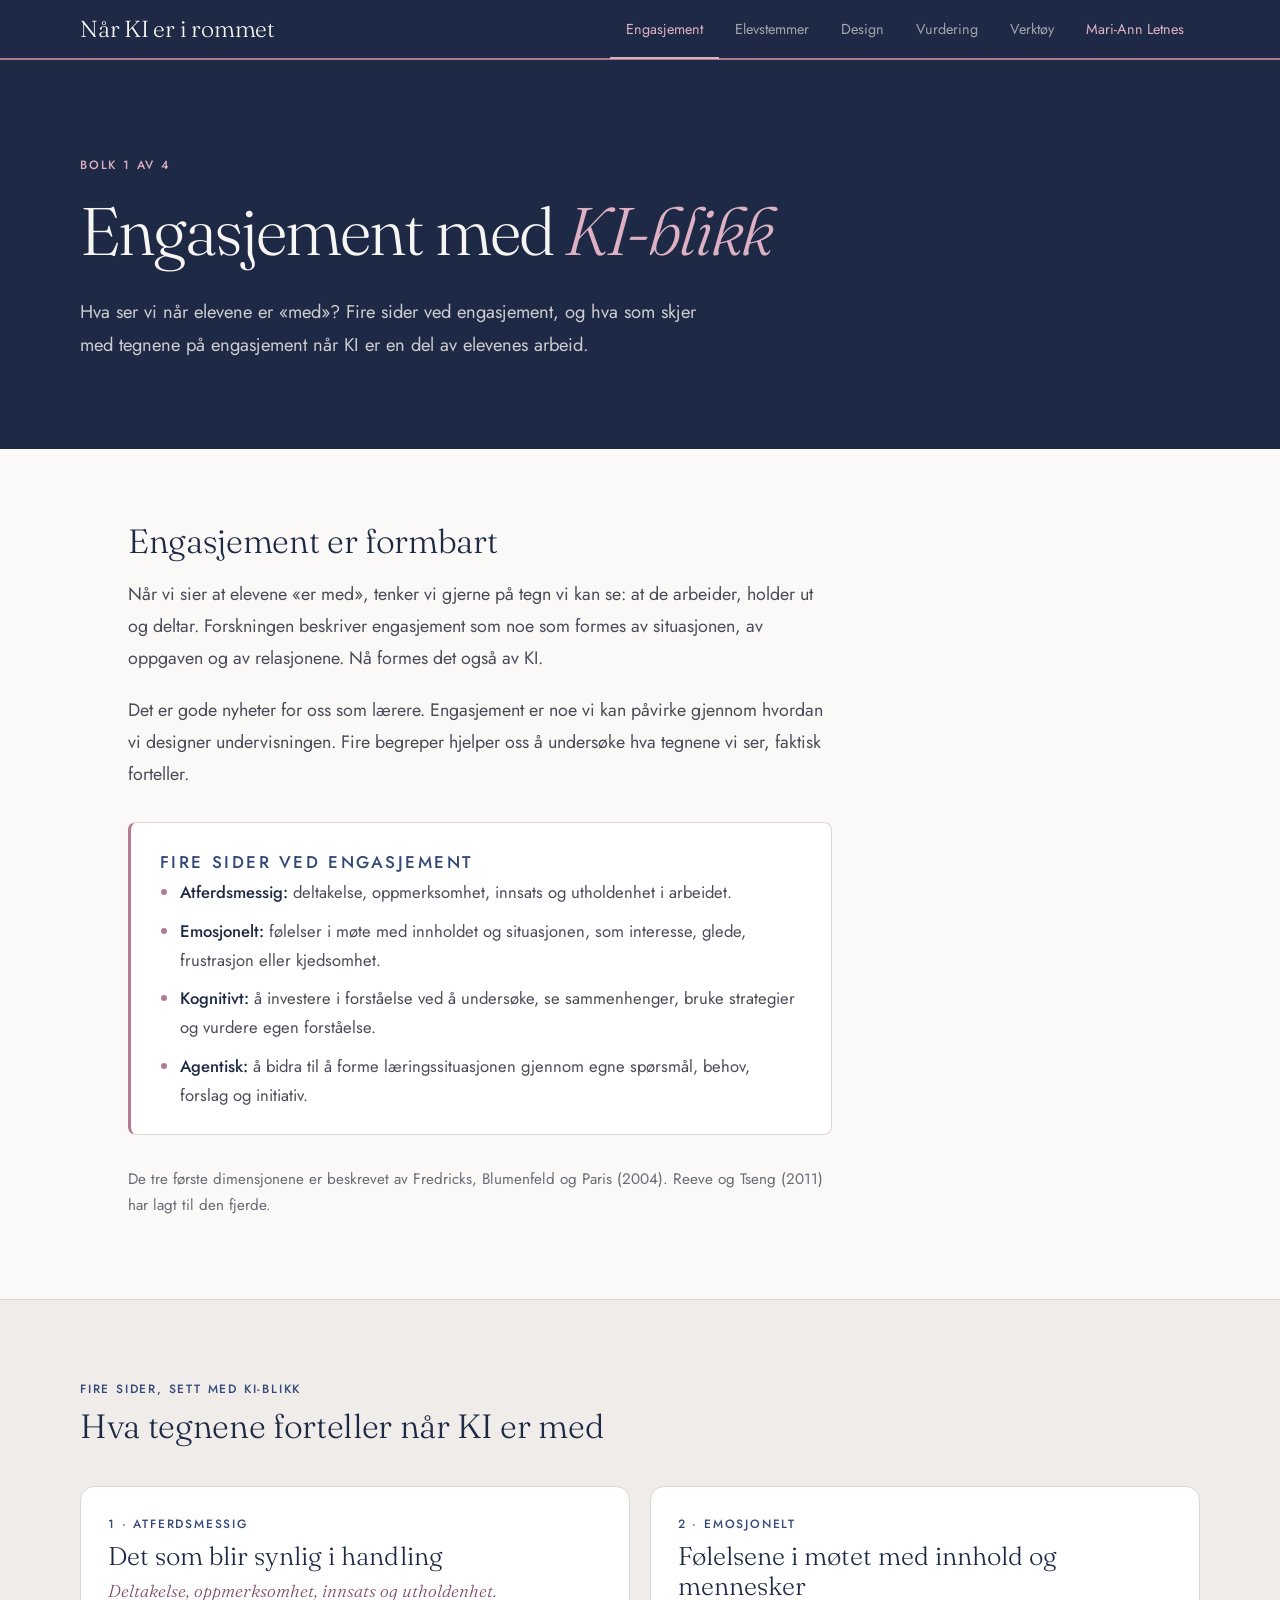
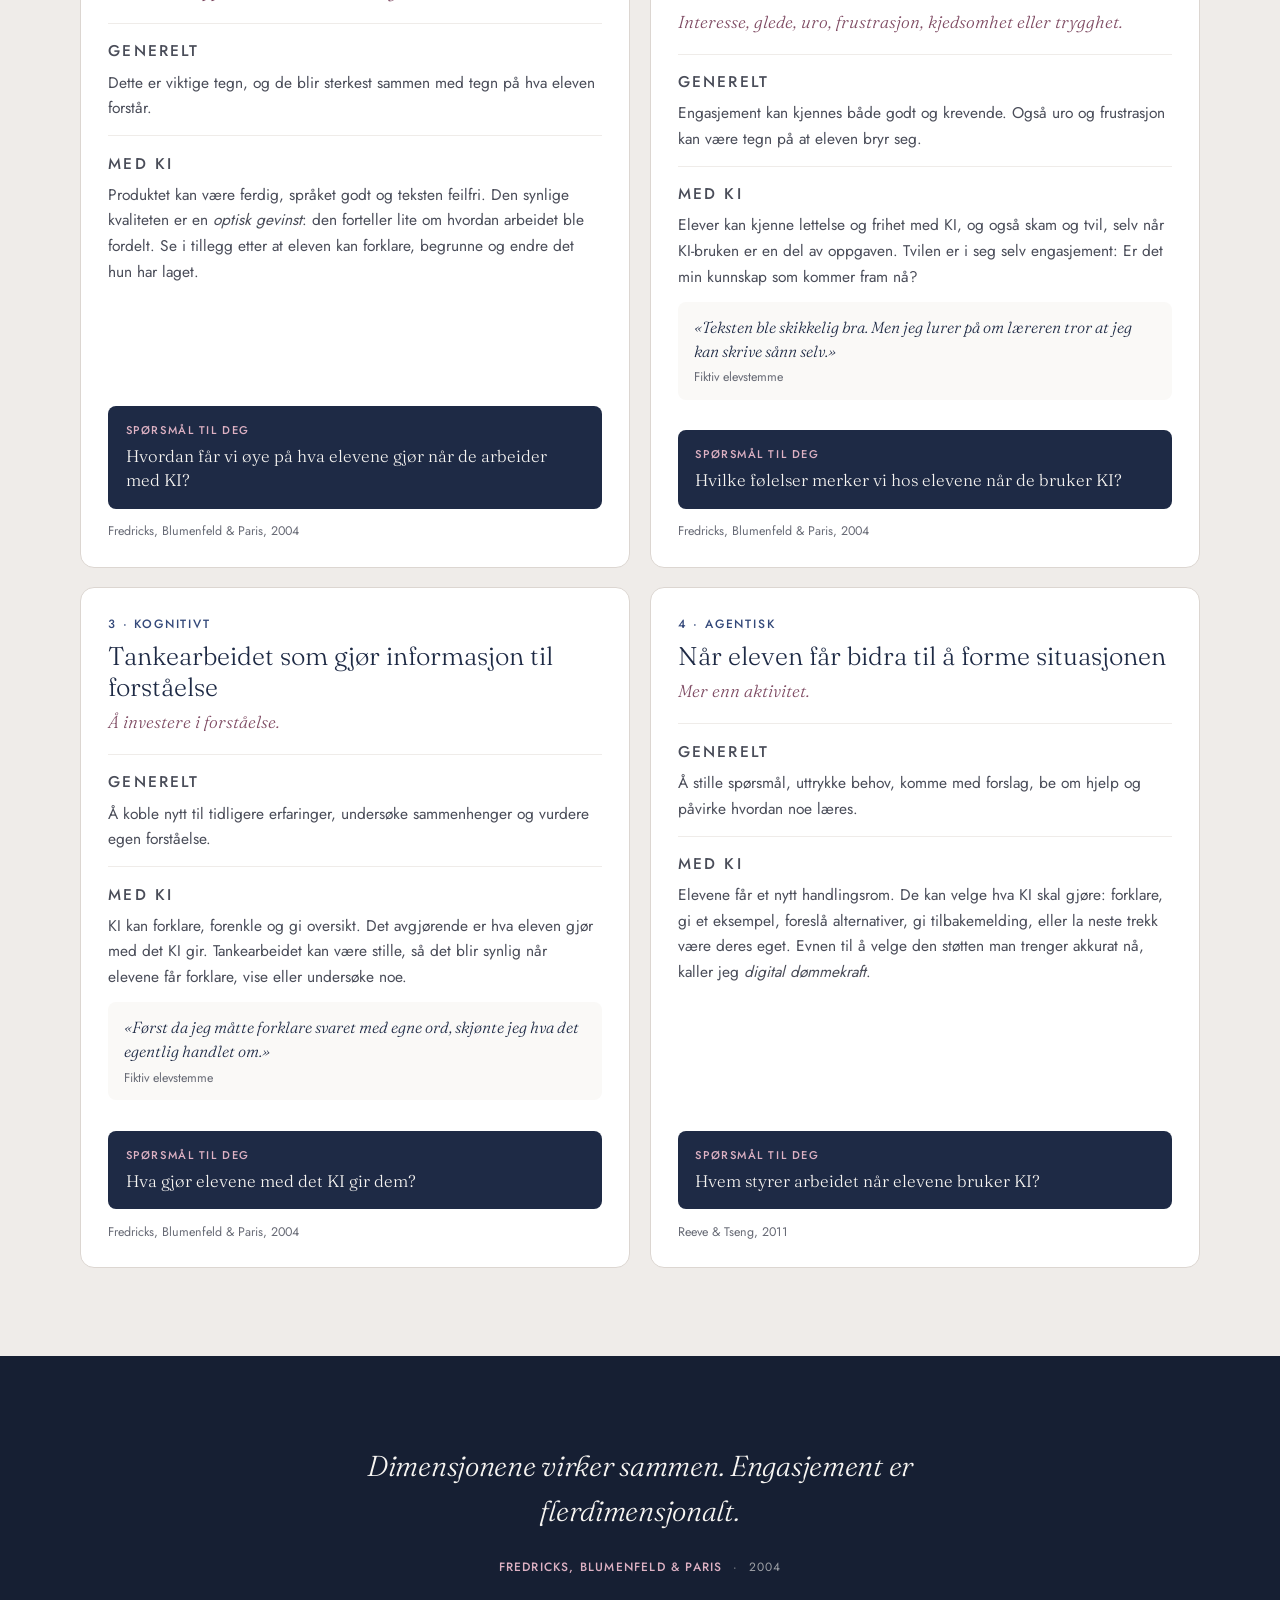
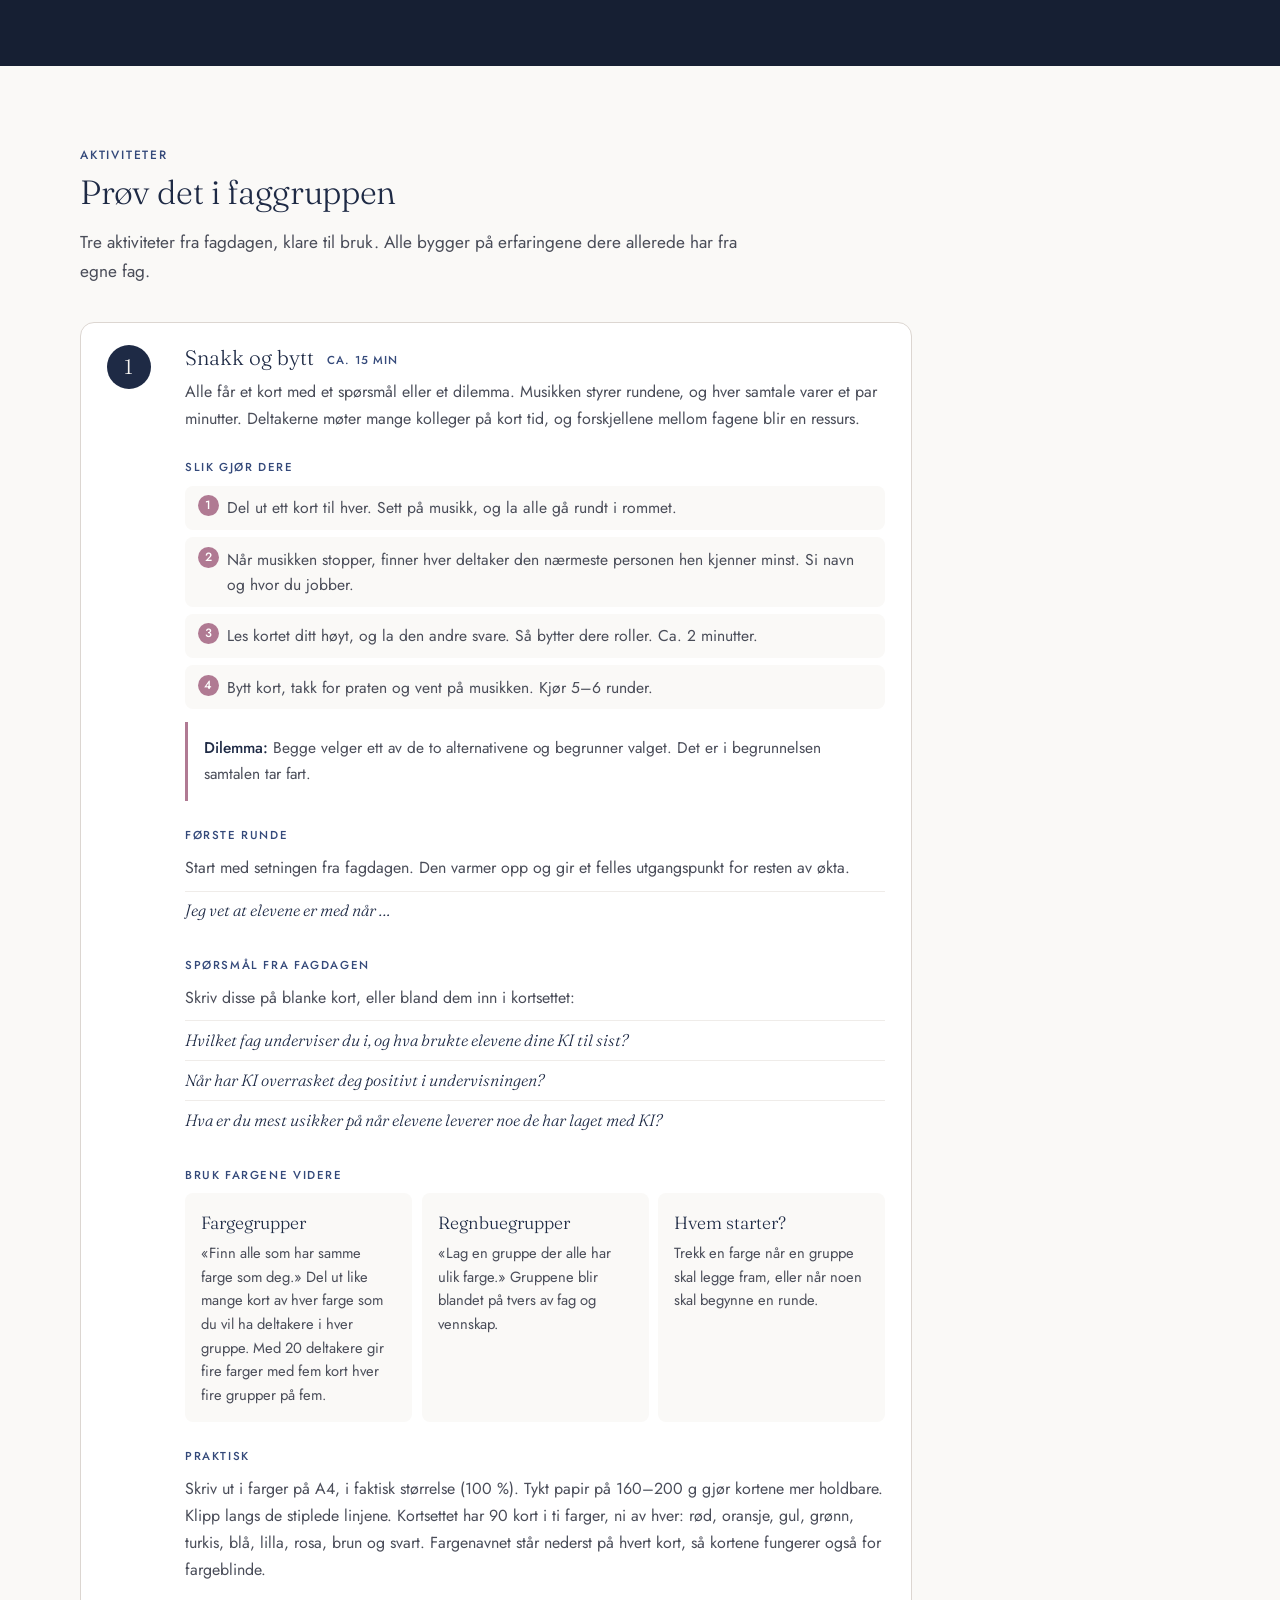
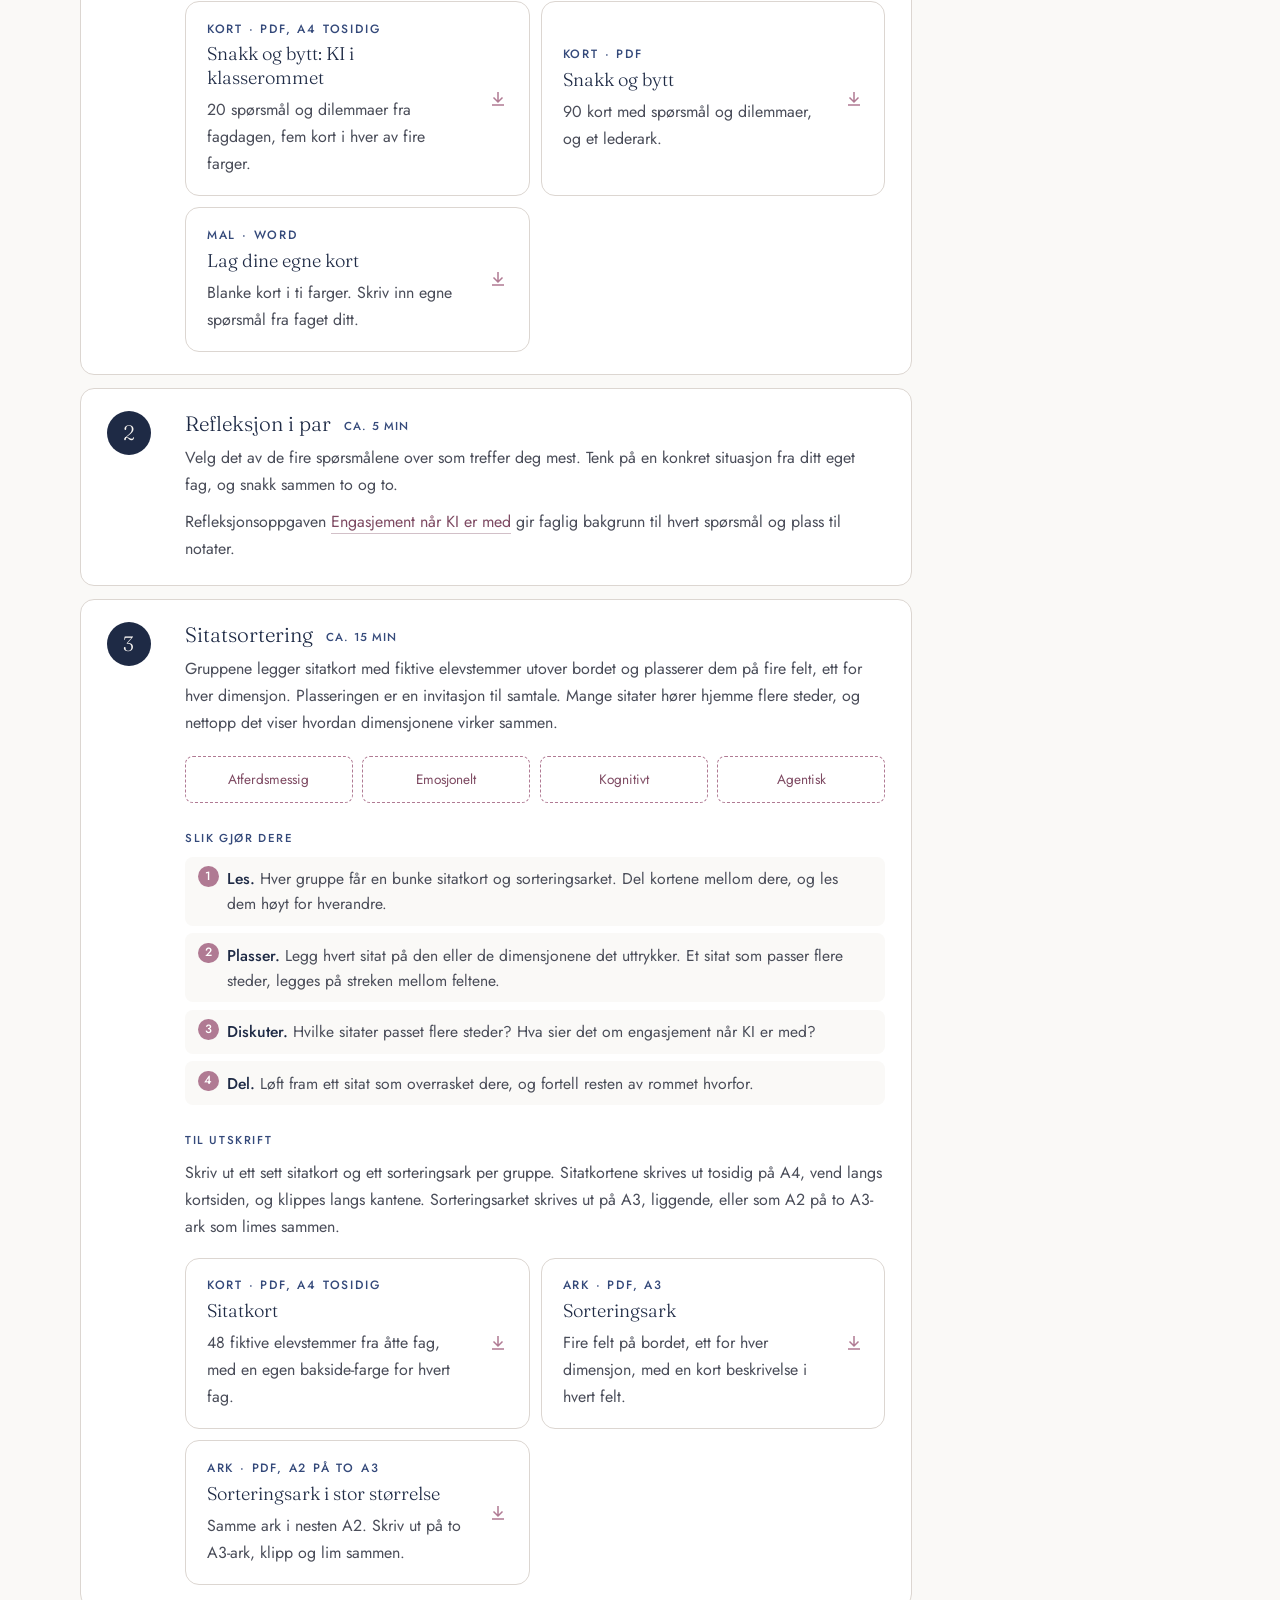
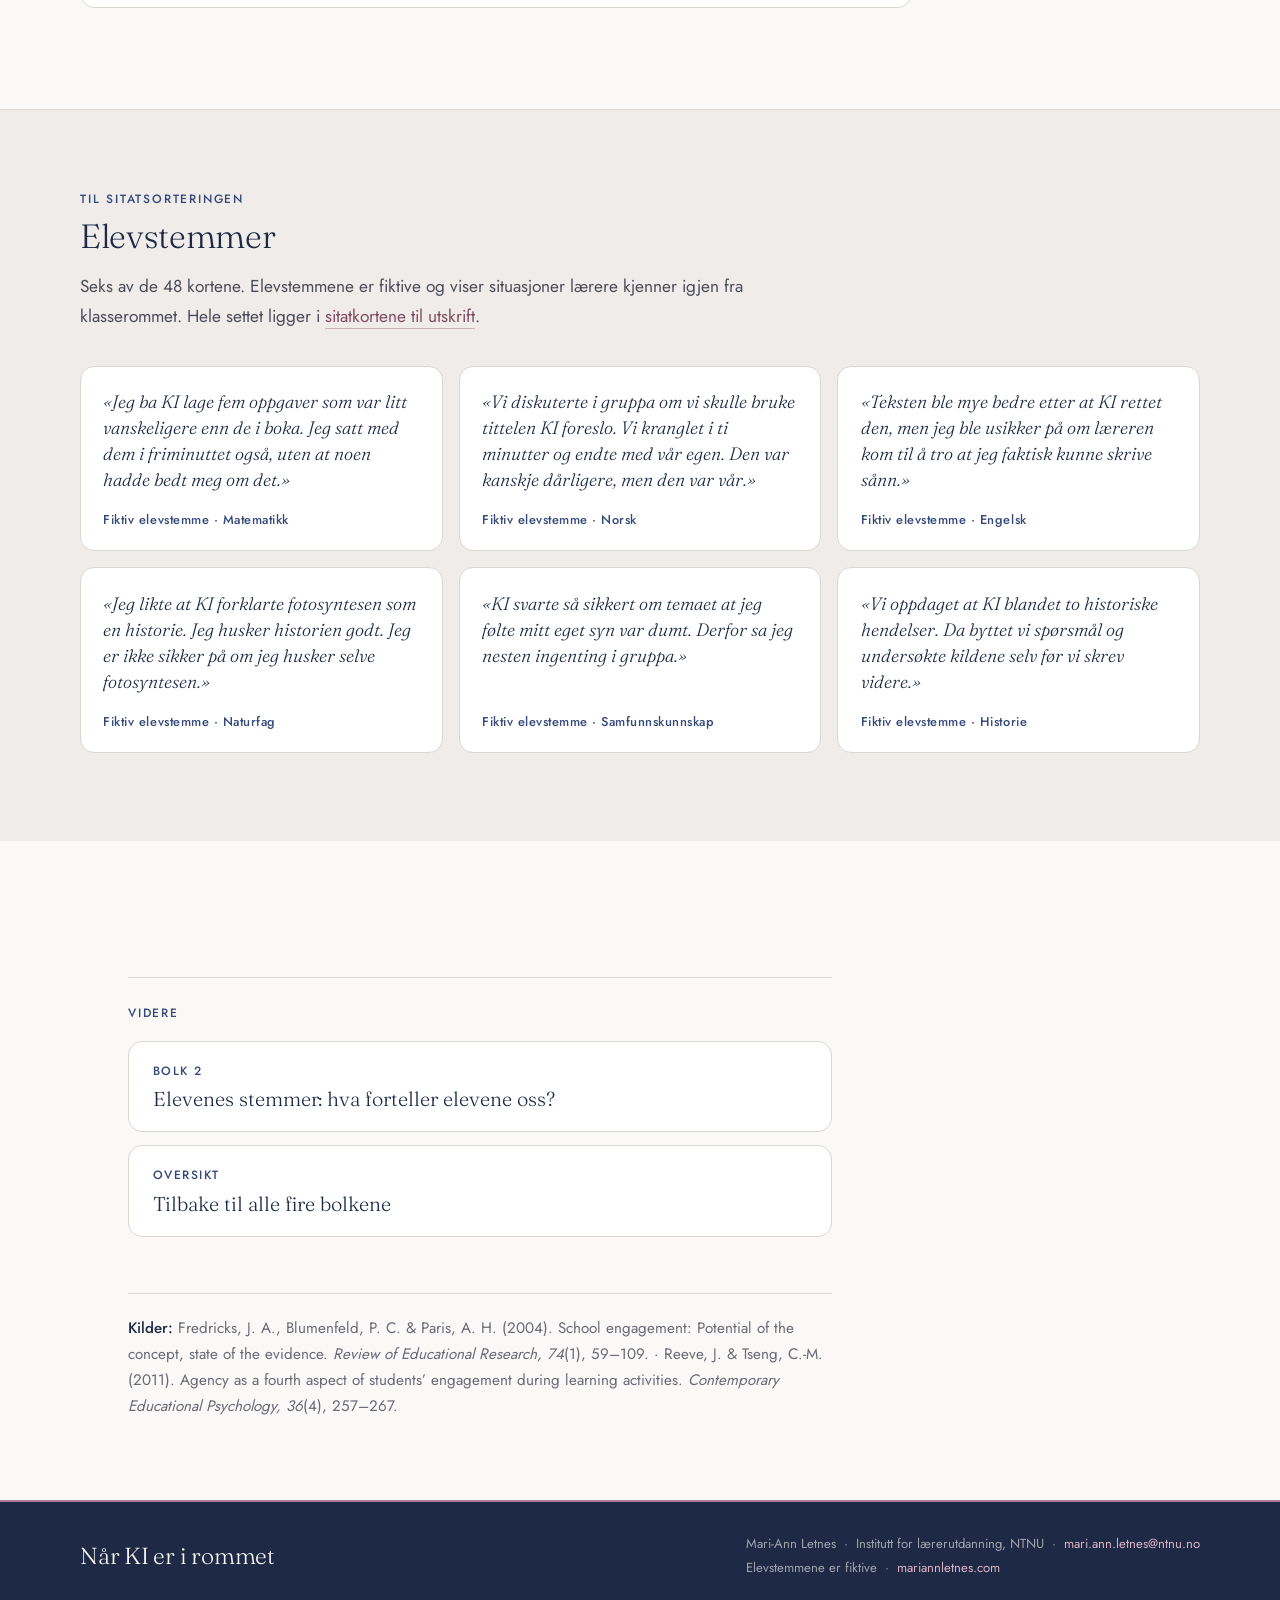
==== bolk-1-engasjement.html @ b8846198 "Add files via upload" ====
<!DOCTYPE html>
<html lang="nb">
<head>
<meta charset="UTF-8">
<meta name="viewport" content="width=device-width, initial-scale=1">
<title>Bolk 1: Engasjement med KI-blikk — Når KI er i rommet</title>
<meta name="description" content="Hva ser vi når elevene er «med»? Fire sider ved engasjement sett med KI-blikk, med refleksjonsspørsmål, Snakk og bytt og sitatsortering med elevstemmer.">
<meta property="og:title" content="Bolk 1: Engasjement med KI-blikk">
<meta property="og:description" content="Fire sider ved engasjement sett med KI-blikk, med aktiviteter til faggruppen.">
<meta property="og:type" content="article">
<meta name="theme-color" content="#1E2A45">
<link rel="icon" type="image/svg+xml" href="ikon.svg">
<link rel="stylesheet" href="stil.css">
</head>
<body>

<nav class="site-nav" aria-label="Hovedmeny">
  <div class="nav-inner">
    <a class="signature" href="index.html">Når KI er i rommet</a>
    <ul class="nav-links">
      <li><a href="bolk-1-engasjement.html" aria-current="page">Engasjement</a></li>
      <li><a href="bolk-2-elevstemmer.html">Elevstemmer</a></li>
      <li><a href="bolk-3-design.html">Design</a></li>
      <li><a href="bolk-4-vurdering.html">Vurdering</a></li>
      <li><a href="index.html#verktoy">Verktøy</a></li>
      <li><a href="https://mariannletnes.com" class="sub">Mari-Ann Letnes</a></li>
    </ul>
  </div>
</nav>

<header class="hero post">
  <div class="hero-inner solo">
    <p class="kicker">Bolk 1 av 4</p>
    <h1>Engasjement med <em>KI-blikk</em></h1>
    <p class="hero-desc">Hva ser vi når elevene er «med»? Fire sider ved engasjement, og hva som skjer med tegnene på engasjement når KI er en del av elevenes arbeid.</p>
  </div>
</header>

<main>

<div class="wrap">
  <div class="prose col">
    <h2>Engasjement er formbart</h2>
    <p>Når vi sier at elevene «er med», tenker vi gjerne på tegn vi kan se: at de arbeider, holder ut og deltar. Forskningen beskriver engasjement som noe som formes av situasjonen, av oppgaven og av relasjonene. Nå formes det også av KI.</p>
    <p>Det er gode nyheter for oss som lærere. Engasjement er noe vi kan påvirke gjennom hvordan vi designer undervisningen. Fire begreper hjelper oss å undersøke hva tegnene vi ser, faktisk forteller.</p>
    <div class="callout">
      <p class="label">Fire sider ved engasjement</p>
      <ul>
        <li><strong>Atferdsmessig:</strong> deltakelse, oppmerksomhet, innsats og utholdenhet i arbeidet.</li>
        <li><strong>Emosjonelt:</strong> følelser i møte med innholdet og situasjonen, som interesse, glede, frustrasjon eller kjedsomhet.</li>
        <li><strong>Kognitivt:</strong> å investere i forståelse ved å undersøke, se sammenhenger, bruke strategier og vurdere egen forståelse.</li>
        <li><strong>Agentisk:</strong> å bidra til å forme læringssituasjonen gjennom egne spørsmål, behov, forslag og initiativ.</li>
      </ul>
    </div>
    <p class="note">De tre første dimensjonene er beskrevet av Fredricks, Blumenfeld og Paris (2004). Reeve og Tseng (2011) har lagt til den fjerde.</p>
  </div>
</div>

<section class="band band-lin" aria-labelledby="dimensjonene">
  <div class="inner">
    <p class="section-label">Fire sider, sett med KI-blikk</p>
    <h2 class="section-heading" id="dimensjonene">Hva tegnene forteller når KI er med</h2>

    <div class="dim-grid">
      <article class="dim">
        <p class="tag">1 · Atferdsmessig</p>
        <h3>Det som blir synlig i handling</h3>
        <p class="lede">Deltakelse, oppmerksomhet, innsats og utholdenhet.</p>
        <div class="part">
          <p class="part-label">Generelt</p>
          <p>Dette er viktige tegn, og de blir sterkest sammen med tegn på hva eleven forstår.</p>
        </div>
        <div class="part">
          <p class="part-label">Med KI</p>
          <p>Produktet kan være ferdig, språket godt og teksten feilfri. Den synlige kvaliteten er en <em>optisk gevinst</em>: den forteller lite om hvordan arbeidet ble fordelt. Se i tillegg etter at eleven kan forklare, begrunne og endre det hun har laget.</p>
        </div>
        <p class="ask">Hvordan får vi øye på hva elevene gjør når de arbeider med KI?</p>
        <p class="src">Fredricks, Blumenfeld &amp; Paris, 2004</p>
      </article>

      <article class="dim">
        <p class="tag">2 · Emosjonelt</p>
        <h3>Følelsene i møtet med innhold og mennesker</h3>
        <p class="lede">Interesse, glede, uro, frustrasjon, kjedsomhet eller trygghet.</p>
        <div class="part">
          <p class="part-label">Generelt</p>
          <p>Engasjement kan kjennes både godt og krevende. Også uro og frustrasjon kan være tegn på at eleven bryr seg.</p>
        </div>
        <div class="part">
          <p class="part-label">Med KI</p>
          <p>Elever kan kjenne lettelse og frihet med KI, og også skam og tvil, selv når KI-bruken er en del av oppgaven. Tvilen er i seg selv engasjement: Er det min kunnskap som kommer fram nå?</p>
          <blockquote>«Teksten ble skikkelig bra. Men jeg lurer på om læreren tror at jeg kan skrive sånn selv.»<cite>Fiktiv elevstemme</cite></blockquote>
        </div>
        <p class="ask">Hvilke følelser merker vi hos elevene når de bruker KI?</p>
        <p class="src">Fredricks, Blumenfeld &amp; Paris, 2004</p>
      </article>

      <article class="dim">
        <p class="tag">3 · Kognitivt</p>
        <h3>Tankearbeidet som gjør informasjon til forståelse</h3>
        <p class="lede">Å investere i forståelse.</p>
        <div class="part">
          <p class="part-label">Generelt</p>
          <p>Å koble nytt til tidligere erfaringer, undersøke sammenhenger og vurdere egen forståelse.</p>
        </div>
        <div class="part">
          <p class="part-label">Med KI</p>
          <p>KI kan forklare, forenkle og gi oversikt. Det avgjørende er hva eleven gjør med det KI gir. Tankearbeidet kan være stille, så det blir synlig når elevene får forklare, vise eller undersøke noe.</p>
          <blockquote>«Først da jeg måtte forklare svaret med egne ord, skjønte jeg hva det egentlig handlet om.»<cite>Fiktiv elevstemme</cite></blockquote>
        </div>
        <p class="ask">Hva gjør elevene med det KI gir dem?</p>
        <p class="src">Fredricks, Blumenfeld &amp; Paris, 2004</p>
      </article>

      <article class="dim">
        <p class="tag">4 · Agentisk</p>
        <h3>Når eleven får bidra til å forme situasjonen</h3>
        <p class="lede">Mer enn aktivitet.</p>
        <div class="part">
          <p class="part-label">Generelt</p>
          <p>Å stille spørsmål, uttrykke behov, komme med forslag, be om hjelp og påvirke hvordan noe læres.</p>
        </div>
        <div class="part">
          <p class="part-label">Med KI</p>
          <p>Elevene får et nytt handlingsrom. De kan velge hva KI skal gjøre: forklare, gi et eksempel, foreslå alternativer, gi tilbakemelding, eller la neste trekk være deres eget. Evnen til å velge den støtten man trenger akkurat nå, kaller jeg <em>digital dømmekraft</em>.</p>
        </div>
        <p class="ask">Hvem styrer arbeidet når elevene bruker KI?</p>
        <p class="src">Reeve &amp; Tseng, 2011</p>
      </article>
    </div>
  </div>
</section>

<section class="quote" aria-label="Hovedpoeng">
  <blockquote>Dimensjonene virker sammen. Engasjement er flerdimensjonalt.</blockquote>
  <p class="quote-attr"><strong>Fredricks, Blumenfeld &amp; Paris</strong> &nbsp;·&nbsp; 2004</p>
</section>

<section class="band" aria-labelledby="aktiviteter">
  <div class="inner">
    <p class="section-label">Aktiviteter</p>
    <h2 class="section-heading" id="aktiviteter">Prøv det i faggruppen</h2>
    <p class="section-intro">Tre aktiviteter fra fagdagen, klare til bruk. Alle bygger på erfaringene dere allerede har fra egne fag.</p>

    <div class="step"><span class="n">1</span><div>
      <h3>Snakk og bytt <span class="time">ca. 15 min</span></h3>
      <p>Alle får et kort med et spørsmål eller et dilemma. Musikken styrer rundene, og hver samtale varer et par minutter. Deltakerne møter mange kolleger på kort tid, og forskjellene mellom fagene blir en ressurs.</p>

      <p class="step-sub">Slik gjør dere</p>
      <ol class="flow">
        <li>Del ut ett kort til hver. Sett på musikk, og la alle gå rundt i rommet.</li>
        <li>Når musikken stopper, finner hver deltaker den nærmeste personen hen kjenner minst. Si navn og hvor du jobber.</li>
        <li>Les kortet ditt høyt, og la den andre svare. Så bytter dere roller. Ca. 2 minutter.</li>
        <li>Bytt kort, takk for praten og vent på musikken. Kjør 5–6 runder.</li>
      </ol>
      <p class="tip"><strong>Dilemma:</strong> Begge velger ett av de to alternativene og begrunner valget. Det er i begrunnelsen samtalen tar fart.</p>

      <p class="step-sub">Første runde</p>
      <p>Start med setningen fra fagdagen. Den varmer opp og gir et felles utgangspunkt for resten av økta.</p>
      <ul class="qs">
        <li>Jeg vet at elevene er med når …</li>
      </ul>

      <p class="step-sub">Spørsmål fra fagdagen</p>
      <p>Skriv disse på blanke kort, eller bland dem inn i kortsettet:</p>
      <ul class="qs">
        <li>Hvilket fag underviser du i, og hva brukte elevene dine KI til sist?</li>
        <li>Når har KI overrasket deg positivt i undervisningen?</li>
        <li>Hva er du mest usikker på når elevene leverer noe de har laget med KI?</li>
      </ul>

      <p class="step-sub">Bruk fargene videre</p>
      <div class="color-uses">
        <div><strong>Fargegrupper</strong><span>«Finn alle som har samme farge som deg.» Del ut like mange kort av hver farge som du vil ha deltakere i hver gruppe. Med 20 deltakere gir fire farger med fem kort hver fire grupper på fem.</span></div>
        <div><strong>Regnbuegrupper</strong><span>«Lag en gruppe der alle har ulik farge.» Gruppene blir blandet på tvers av fag og vennskap.</span></div>
        <div><strong>Hvem starter?</strong><span>Trekk en farge når en gruppe skal legge fram, eller når noen skal begynne en runde.</span></div>
      </div>

      <p class="step-sub">Praktisk</p>
      <p>Skriv ut i farger på A4, i faktisk størrelse (100 %). Tykt papir på 160–200 g gjør kortene mer holdbare. Klipp langs de stiplede linjene. Kortsettet har 90 kort i ti farger, ni av hver: rød, oransje, gul, grønn, turkis, blå, lilla, rosa, brun og svart. Fargenavnet står nederst på hvert kort, så kortene fungerer også for fargeblinde.</p>

      <div class="downloads">
        <a class="row-link" href="Filer/snakk-og-bytt-ki.pdf">
          <div><p class="tag">Kort · PDF, A4 tosidig</p><h3>Snakk og bytt: KI i klasserommet</h3><p>20 spørsmål og dilemmaer fra fagdagen, fem kort i hver av fire farger.</p></div>
          <svg viewBox="0 0 20 20" fill="none" stroke-width="1.5" aria-hidden="true"><path d="M10 3v10M5.5 8.5 10 13l4.5-4.5M4 16h12"/></svg>
        </a>
        <a class="row-link" href="https://mariannletnes.com/Filer/snakk_og_bytt_kort.pdf">
          <div><p class="tag">Kort · PDF</p><h3>Snakk og bytt</h3><p>90 kort med spørsmål og dilemmaer, og et lederark.</p></div>
          <svg viewBox="0 0 20 20" fill="none" stroke-width="1.5" aria-hidden="true"><path d="M10 3v10M5.5 8.5 10 13l4.5-4.5M4 16h12"/></svg>
        </a>
        <a class="row-link" href="https://mariannletnes.com/Filer/snakk_og_bytt_blanke_kort.docx">
          <div><p class="tag">Mal · Word</p><h3>Lag dine egne kort</h3><p>Blanke kort i ti farger. Skriv inn egne spørsmål fra faget ditt.</p></div>
          <svg viewBox="0 0 20 20" fill="none" stroke-width="1.5" aria-hidden="true"><path d="M10 3v10M5.5 8.5 10 13l4.5-4.5M4 16h12"/></svg>
        </a>
      </div>
    </div></div>

    <div class="step"><span class="n">2</span><div>
      <h3>Refleksjon i par <span class="time">ca. 5 min</span></h3>
      <p>Velg det av de fire spørsmålene over som treffer deg mest. Tenk på en konkret situasjon fra ditt eget fag, og snakk sammen to og to.</p>
      <p>Refleksjonsoppgaven <a href="verktoy/refleksjon-engasjement.html">Engasjement når KI er med</a> gir faglig bakgrunn til hvert spørsmål og plass til notater.</p>
    </div></div>

    <div class="step"><span class="n">3</span><div>
      <h3>Sitatsortering <span class="time">ca. 15 min</span></h3>
      <p>Gruppene legger sitatkort med fiktive elevstemmer utover bordet og plasserer dem på fire felt, ett for hver dimensjon. Plasseringen er en invitasjon til samtale. Mange sitater hører hjemme flere steder, og nettopp det viser hvordan dimensjonene virker sammen.</p>
      <div class="fields" aria-label="Fire felt på bordet">
        <span>Atferdsmessig</span><span>Emosjonelt</span><span>Kognitivt</span><span>Agentisk</span>
      </div>

      <p class="step-sub">Slik gjør dere</p>
      <ol class="flow">
        <li><strong>Les.</strong> Hver gruppe får en bunke sitatkort og sorteringsarket. Del kortene mellom dere, og les dem høyt for hverandre.</li>
        <li><strong>Plasser.</strong> Legg hvert sitat på den eller de dimensjonene det uttrykker. Et sitat som passer flere steder, legges på streken mellom feltene.</li>
        <li><strong>Diskuter.</strong> Hvilke sitater passet flere steder? Hva sier det om engasjement når KI er med?</li>
        <li><strong>Del.</strong> Løft fram ett sitat som overrasket dere, og fortell resten av rommet hvorfor.</li>
      </ol>

      <p class="step-sub">Til utskrift</p>
      <p>Skriv ut ett sett sitatkort og ett sorteringsark per gruppe. Sitatkortene skrives ut tosidig på A4, vend langs kortsiden, og klippes langs kantene. Sorteringsarket skrives ut på A3, liggende, eller som A2 på to A3-ark som limes sammen.</p>

      <div class="downloads">
        <a class="row-link" href="Filer/sitatkort-elevstemmer.pdf">
          <div><p class="tag">Kort · PDF, A4 tosidig</p><h3>Sitatkort</h3><p>48 fiktive elevstemmer fra åtte fag, med en egen bakside-farge for hvert fag.</p></div>
          <svg viewBox="0 0 20 20" fill="none" stroke-width="1.5" aria-hidden="true"><path d="M10 3v10M5.5 8.5 10 13l4.5-4.5M4 16h12"/></svg>
        </a>
        <a class="row-link" href="Filer/sorteringsark-a3.pdf">
          <div><p class="tag">Ark · PDF, A3</p><h3>Sorteringsark</h3><p>Fire felt på bordet, ett for hver dimensjon, med en kort beskrivelse i hvert felt.</p></div>
          <svg viewBox="0 0 20 20" fill="none" stroke-width="1.5" aria-hidden="true"><path d="M10 3v10M5.5 8.5 10 13l4.5-4.5M4 16h12"/></svg>
        </a>
        <a class="row-link" href="Filer/sorteringsark-a2-to-a3.pdf">
          <div><p class="tag">Ark · PDF, A2 på to A3</p><h3>Sorteringsark i stor størrelse</h3><p>Samme ark i nesten A2. Skriv ut på to A3-ark, klipp og lim sammen.</p></div>
          <svg viewBox="0 0 20 20" fill="none" stroke-width="1.5" aria-hidden="true"><path d="M10 3v10M5.5 8.5 10 13l4.5-4.5M4 16h12"/></svg>
        </a>
      </div>
    </div></div>
  </div>
</section>

<section class="band band-lin" aria-labelledby="elevstemmer">
  <div class="inner">
    <p class="section-label">Til sitatsorteringen</p>
    <h2 class="section-heading" id="elevstemmer">Elevstemmer</h2>
    <p class="section-intro">Seks av de 48 kortene. Elevstemmene er fiktive og viser situasjoner lærere kjenner igjen fra klasserommet. Hele settet ligger i <a href="Filer/sitatkort-elevstemmer.pdf">sitatkortene til utskrift</a>.</p>
    <div class="sitat-grid">
      <figure class="sitat"><p>«Jeg ba KI lage fem oppgaver som var litt vanskeligere enn de i boka. Jeg satt med dem i friminuttet også, uten at noen hadde bedt meg om det.»</p><cite>Fiktiv elevstemme · Matematikk</cite></figure>
      <figure class="sitat"><p>«Vi diskuterte i gruppa om vi skulle bruke tittelen KI foreslo. Vi kranglet i ti minutter og endte med vår egen. Den var kanskje dårligere, men den var vår.»</p><cite>Fiktiv elevstemme · Norsk</cite></figure>
      <figure class="sitat"><p>«Teksten ble mye bedre etter at KI rettet den, men jeg ble usikker på om læreren kom til å tro at jeg faktisk kunne skrive sånn.»</p><cite>Fiktiv elevstemme · Engelsk</cite></figure>
      <figure class="sitat"><p>«Jeg likte at KI forklarte fotosyntesen som en historie. Jeg husker historien godt. Jeg er ikke sikker på om jeg husker selve fotosyntesen.»</p><cite>Fiktiv elevstemme · Naturfag</cite></figure>
      <figure class="sitat"><p>«KI svarte så sikkert om temaet at jeg følte mitt eget syn var dumt. Derfor sa jeg nesten ingenting i gruppa.»</p><cite>Fiktiv elevstemme · Samfunnskunnskap</cite></figure>
      <figure class="sitat"><p>«Vi oppdaget at KI blandet to historiske hendelser. Da byttet vi spørsmål og undersøkte kildene selv før vi skrev videre.»</p><cite>Fiktiv elevstemme · Historie</cite></figure>
    </div>
  </div>
</section>

<div class="wrap">
  <div class="prose col">
    <div class="related">
      <p class="label">Videre</p>
      <a href="bolk-2-elevstemmer.html">
        <span class="when">Bolk 2</span>
        <h3>Elevenes stemmer: hva forteller elevene oss?</h3>
      </a>
      <a href="index.html">
        <span class="when">Oversikt</span>
        <h3>Tilbake til alle fire bolkene</h3>
      </a>
    </div>
    <p class="source"><strong>Kilder:</strong> Fredricks, J. A., Blumenfeld, P. C. &amp; Paris, A. H. (2004). School engagement: Potential of the concept, state of the evidence. <em>Review of Educational Research, 74</em>(1), 59–109. · Reeve, J. &amp; Tseng, C.-M. (2011). Agency as a fourth aspect of students’ engagement during learning activities. <em>Contemporary Educational Psychology, 36</em>(4), 257–267.</p>
  </div>
</div>

</main>

<footer class="site-footer">
  <div class="footer-inner">
    <a class="signature" href="index.html">Når KI er i rommet</a>
    <p class="footer-info">
      Mari-Ann Letnes &nbsp;·&nbsp; Institutt for lærerutdanning, NTNU &nbsp;·&nbsp; <a href="mailto:mari.ann.letnes@ntnu.no">mari.ann.letnes@ntnu.no</a><br>
      Elevstemmene er fiktive &nbsp;·&nbsp; <a href="https://mariannletnes.com">mariannletnes.com</a>
    </p>
  </div>
</footer>

</body>
</html>
---- stil.css ----
/* =========================================================
   Når KI er i rommet — ressursside (Storhamar)
   Kopi av stilfilen fra mariannletnes.com, med tillegg nederst.
   Uttrykk: plommefargen fra den opprinnelige siden, med
   fargetrinnene, streken og kortene fra «GenKI i barnehagen».
   Alle sidene i rotmappa henter denne filen. Verktøyene i verktoy/
   har sin egen verktoy.css med de samme fargene og skriftene.
   ========================================================= */

/* ---------- 0. Skrifter ----------
   Ligger lokalt i fonts/ (SIL Open Font License), så siden henter
   ingenting fra andre nettsteder. */
@font-face{font-family:'Fraunces';font-style:normal;font-weight:100 900;font-display:swap;src:url(fonts/fraunces-latin-opsz-normal.woff2) format('woff2')}
@font-face{font-family:'Fraunces';font-style:italic;font-weight:100 900;font-display:swap;src:url(fonts/fraunces-latin-opsz-italic.woff2) format('woff2')}
@font-face{font-family:'Jost';font-style:normal;font-weight:400;font-display:swap;src:url(fonts/jost-latin-400-normal.woff2) format('woff2')}
@font-face{font-family:'Jost';font-style:normal;font-weight:500;font-display:swap;src:url(fonts/jost-latin-500-normal.woff2) format('woff2')}

/* ---------- 1. Farger og grunnverdier ----------
   Endre en farge her, så endres den overalt. */
:root{
  /* grunnfarger */
  --blue:#1E2A45;          /* marineblå, fra GenKI */
  --blue-deep:#161F33;
  --plum:#3A2433;          /* plomme, fra den opprinnelige siden */
  --plum-deep:#2A1A25;

  /* hvor de mørke fargene brukes.
     Bytt verdiene her for å flytte blått og plomme rundt på siden. */
  --marine:var(--blue);        /* meny, topp, bunn, knapp */
  --marine-deep:var(--blue-deep); /* sitatfelt */
  --warmgray:var(--plum);      /* mørkt innholdsfelt (prosjekter) */

  /* lys marmor */
  --cream:#FAF9F7;         /* sidebakgrunn, nesten hvit */
  --lin:#EFECE9;           /* kort og bånd, blek marmorgrå */
  --lin-dark:#DCD6D1;      /* kantlinjer */

  /* aksenter */
  --mauve:#B07A93;         /* streker og ringer */
  --mauve-light:#DDB1C3;   /* tekst på mørk bunn */
  --mauve-ink:#7E4A62;     /* plommetekst på lys bunn */
  --forest:var(--mauve);   /* strek over kort ved hover */
  --forest-ink:#34497A;    /* blå etiketter på lys bunn */

  /* tekst på lys bunn */
  --text:#1E2A45;
  --text-soft:#4A4D59;
  --text-pale:#686B76;

  /* tekst på mørk bunn */
  --on-dark:#F7F5F2;
  --on-dark-soft:rgba(247,245,242,.8);
  --on-dark-pale:rgba(247,245,242,.6);

  /* skrift */
  --serif:'Fraunces',Georgia,'Times New Roman',serif;
  --sans:'Jost',system-ui,-apple-system,'Segoe UI',sans-serif;

  /* mål */
  --max:1120px;
  --gutter:3rem;
  --radius-lg:14px;
  --radius-sm:8px;
}

/* ---------- 2. Grunnoppsett ---------- */
*,*::before,*::after{box-sizing:border-box;margin:0;padding:0}
html{-webkit-text-size-adjust:100%;scroll-behavior:smooth}
body{
  font-family:var(--sans);font-weight:400;font-size:1.08rem;line-height:1.7;
  color:var(--text);background:var(--cream);-webkit-font-smoothing:antialiased;
}
img{max-width:100%;display:block}
a{color:inherit}
:focus-visible{outline:2px solid var(--mauve);outline-offset:3px}

.inner{max-width:var(--max);margin:0 auto}
.band{padding:5rem var(--gutter) 5.5rem}
.band-lin{background:var(--lin);border-top:1px solid var(--lin-dark)}
.band-dark{background:var(--warmgray);color:var(--on-dark)}

/* små etiketter med sperret skrift */
.section-label,.kicker,.tag{
  font-family:var(--sans);font-size:.75rem;font-weight:500;
  letter-spacing:.15em;text-transform:uppercase;line-height:1.5;
}
.section-label{color:var(--forest-ink);margin-bottom:.5rem}
/* etiketter inne i kort skal ikke arve kortets brødtekst */
.card p.tag,.card-side p.tag,.dark-item p.tag,.row-link p.tag{
  font-size:.75rem;line-height:1.5;flex:none;margin-top:0;
}
.band-dark .section-label{color:var(--mauve-light)}
.section-heading{
  font-family:var(--serif);font-weight:300;font-size:clamp(1.7rem,3vw,2.1rem);
  line-height:1.2;letter-spacing:-.01em;color:var(--text);margin-bottom:2.5rem;
}
.band-dark .section-heading{color:var(--on-dark)}

/* ---------- 3. Navigasjon ---------- */
.site-nav{
  background:var(--marine);border-bottom:2.5px solid var(--mauve);
  position:sticky;top:0;z-index:100;padding:0 var(--gutter);
}
.nav-inner{
  max-width:var(--max);margin:0 auto;height:58px;
  display:flex;align-items:center;justify-content:space-between;gap:1.5rem;
}
.nav-logo{display:flex;align-items:center;gap:.7rem;text-decoration:none;flex-shrink:0}
.nav-bubble{
  width:32px;height:32px;border-radius:6px 6px 6px 2px;background:var(--mauve);
  display:flex;align-items:center;justify-content:center;
  font-size:11px;font-weight:500;letter-spacing:.04em;color:#fff;
}
.nav-wordmark{font-size:.95rem;font-weight:400;color:var(--on-dark-soft)}
.signature{
  font-family:var(--serif);font-weight:300;font-size:1.45rem;line-height:1;
  color:var(--on-dark);text-decoration:none;letter-spacing:-.01em;
}
.nav-links{display:flex;list-style:none}
.nav-links a{
  display:flex;align-items:center;height:58px;padding:0 1rem;
  font-size:.9rem;font-weight:400;color:var(--on-dark-pale);text-decoration:none;
  border-bottom:2.5px solid transparent;margin-bottom:-2.5px;transition:color .15s;
}
.nav-links a:hover{color:var(--on-dark)}
.nav-links a[aria-current="page"]{color:var(--mauve-light);border-bottom-color:var(--mauve-light)}
.nav-links .sub{color:var(--mauve-light)}

/* ---------- 4. Hero ---------- */
.hero{background:var(--marine);padding:6rem var(--gutter) 5.5rem;color:var(--on-dark)}
.hero-inner{
  max-width:var(--max);margin:0 auto;display:grid;
  grid-template-columns:minmax(0,1fr) 250px;gap:3rem;align-items:end;
}
.kicker{color:var(--mauve-light);margin-bottom:1.4rem}
.hero h1{
  font-family:var(--serif);font-weight:300;
  font-size:clamp(3rem,7vw,5.6rem);line-height:.98;letter-spacing:-.03em;
  color:var(--on-dark);margin-bottom:1.8rem;
}
.hero h1 em{font-style:italic;color:var(--mauve-light)}
.hero-desc{font-size:1.15rem;line-height:1.8;color:var(--on-dark-soft);max-width:34rem}

.hero-inner.with-portrait{grid-template-columns:minmax(0,1fr) 300px;gap:4rem}

/* Om meg har plommefarget topp i stedet for blå.
   Bytt fargen her for å endre den. */
.side-om .site-nav,.side-om .hero{background:var(--plum)}

/* rektangulært portrett uten ramme; bakgrunnsfargen ligger i bildet */
.portrait-link{display:block;text-decoration:none}
.portrait{
  display:block;position:relative;border-radius:4px;overflow:hidden;
  aspect-ratio:900/1124;
}
.portrait img{width:100%;height:100%;object-fit:cover}
.portrait .alt{position:absolute;inset:0;opacity:0;transition:opacity .45s ease}
.portrait-link:hover .alt,.portrait-link:focus-visible .alt{opacity:1}
.portrait-label{
  display:block;margin-top:1.1rem;text-align:center;font-size:.95rem;
  color:var(--on-dark-pale);transition:color .25s;
}
.portrait-link:hover .portrait-label{color:var(--mauve-light)}

/* ---------- 5. Kort ---------- */
.group-row{
  display:flex;align-items:center;gap:.75rem;
  padding-bottom:1rem;border-bottom:1px solid var(--lin-dark);margin-bottom:1.1rem;
}
.card-grid + .group-row{margin-top:3rem}
.group-dot{width:7px;height:7px;border-radius:50%;background:var(--forest);flex-shrink:0}
.group-dot.mauve{background:var(--mauve)}
.group-text{font-size:.72rem;font-weight:500;letter-spacing:.14em;text-transform:uppercase;color:var(--text-pale)}

.card-grid{display:grid;grid-template-columns:repeat(3,minmax(0,1fr));gap:1rem}

.card{
  position:relative;overflow:hidden;display:flex;flex-direction:column;
  background:var(--lin);border:1px solid var(--lin-dark);border-radius:var(--radius-lg);
  padding:1.6rem 1.4rem 1.35rem;text-decoration:none;color:inherit;
  transition:border-color .2s,transform .2s,box-shadow .2s;
}
.card::after{
  content:"";position:absolute;top:0;left:0;right:0;height:2.5px;background:var(--forest);
  transform:scaleX(0);transform-origin:left;transition:transform .25s ease;
}
.card.mauve::after{background:var(--mauve)}
.card:hover{border-color:#C9C1BB;transform:translateY(-4px);box-shadow:0 12px 36px rgba(30,42,69,.10)}
.card:hover::after{transform:scaleX(1)}
.card .tag{color:var(--forest-ink);margin-bottom:.9rem}
.card.mauve .tag{color:var(--mauve-ink)}
.card .tag .date{color:var(--text-pale);letter-spacing:.08em}
.card h3{
  font-family:var(--serif);font-weight:300;font-size:1.3rem;line-height:1.28;
  letter-spacing:-.005em;color:var(--marine);margin-bottom:.6rem;
}
.card p{font-size:.95rem;line-height:1.65;color:var(--text-soft);flex:1}
.card-cta{
  display:inline-flex;align-items:center;gap:.35rem;margin-top:1.2rem;
  font-size:.82rem;font-weight:500;letter-spacing:.03em;color:var(--forest-ink);
  transition:gap .15s;
}
.card.mauve .card-cta{color:var(--mauve-ink)}
.card:hover .card-cta{gap:.6rem}
.card-cta svg{width:12px;height:12px}

/* bredt kort for aktuell sak */
.card-wide{
  display:grid;grid-template-columns:minmax(0,1.4fr) minmax(0,1fr);gap:2.5rem;
  padding:2.2rem 2.2rem 2rem;
}
.card-wide h3{font-size:clamp(1.8rem,3.4vw,2.5rem);line-height:1.12;margin-bottom:1rem}
.card-wide p{font-size:1.05rem;flex:none}
.card-side{
  background:var(--marine);color:var(--on-dark-soft);border-radius:var(--radius-sm);
  padding:1.5rem 1.6rem;align-self:stretch;display:flex;flex-direction:column;justify-content:center;
}
.card-side .tag{color:var(--mauve-light);margin-bottom:.8rem}
.card-side ul{list-style:none}
.card-side li{
  font-size:.95rem;padding:.55rem 0;border-top:1px solid rgba(240,236,226,.12);
  display:flex;gap:.7rem;align-items:baseline;
}
.card-side li::before{content:"";width:6px;height:6px;border-radius:50%;background:var(--mauve);flex-shrink:0;transform:translateY(-2px)}

/* ---------- 6. Mørkt rutenett (prosjekter) ---------- */
.dark-grid{
  display:grid;grid-template-columns:repeat(3,minmax(0,1fr));gap:1px;
  background:rgba(255,255,255,.12);border-radius:var(--radius-sm);overflow:hidden;
}
.dark-item{
  background:var(--warmgray);padding:2rem 1.6rem;text-decoration:none;color:inherit;
  display:flex;flex-direction:column;transition:background .2s;
}
.dark-item:hover{background:color-mix(in srgb,var(--warmgray) 88%,#fff)}
.dark-item .tag{color:var(--mauve-light);margin-bottom:.9rem}
.dark-item h3{
  font-family:var(--serif);font-weight:300;font-size:1.6rem;line-height:1.2;
  color:var(--on-dark);margin-bottom:.6rem;
}
.dark-item p{font-size:.95rem;line-height:1.7;color:var(--on-dark-soft);flex:1}
.dark-item.more{justify-content:center;background:color-mix(in srgb,var(--warmgray) 85%,#000)}
.dark-item.more:hover{background:color-mix(in srgb,var(--warmgray) 95%,#fff)}
.dark-item.more h3{font-style:italic;color:var(--mauve-light)}

/* ---------- 7. Sitat ---------- */
.quote{background:var(--marine-deep);padding:5.5rem var(--gutter);text-align:center}
.quote blockquote{
  font-family:var(--serif);font-weight:300;font-style:italic;
  font-size:clamp(1.3rem,2.6vw,1.8rem);line-height:1.55;letter-spacing:-.01em;
  color:var(--on-dark);max-width:44rem;margin:0 auto 1.5rem;
}
.quote-attr{font-size:.75rem;letter-spacing:.1em;text-transform:uppercase;color:var(--on-dark-pale)}
.quote-attr strong{color:var(--mauve-light);font-weight:500}

/* ---------- 8. Radlenker (ressurser, arkiv) ---------- */
.row-grid{display:grid;grid-template-columns:repeat(2,minmax(0,1fr));gap:1rem}
.row-link{
  display:flex;align-items:center;justify-content:space-between;gap:1.5rem;
  background:#fff;border:1px solid var(--lin-dark);border-radius:var(--radius-lg);
  padding:1.6rem 1.8rem;text-decoration:none;color:inherit;
  transition:border-color .2s,transform .2s;
}
.row-link:hover{border-color:var(--mauve);transform:translateY(-2px)}
.row-link .tag{color:var(--forest-ink);margin-bottom:.35rem}
.row-link h3{font-family:var(--serif);font-weight:300;font-size:1.25rem;line-height:1.3;color:var(--marine)}
.row-link p{font-size:.92rem;line-height:1.55;color:var(--text-soft);margin-top:.35rem}
.row-link svg{width:20px;height:20px;flex-shrink:0;stroke:var(--mauve)}

/* ---------- 9. Abonnement ---------- */
.subscribe{
  display:grid;grid-template-columns:minmax(0,1fr) auto;gap:3rem;align-items:center;
}
.subscribe .section-heading{margin-bottom:.8rem}
.subscribe p{color:var(--text-soft);max-width:36rem}
.actions{display:flex;flex-direction:column;align-items:flex-start;gap:1rem}
.button{
  display:inline-flex;align-items:center;gap:.5rem;background:var(--marine);color:var(--on-dark);
  text-decoration:none;font-size:.95rem;font-weight:400;padding:.95rem 1.8rem;
  border-radius:var(--radius-sm);transition:background .2s,gap .15s;white-space:nowrap;
}
.button:hover{background:var(--marine-deep);gap:.75rem}
.button svg{width:14px;height:14px}
.link-quiet{
  font-size:.92rem;color:var(--mauve-ink);text-decoration:none;
  border-bottom:1px solid rgba(122,87,103,.35);padding-bottom:1px;
}
.link-quiet:hover{border-bottom-color:var(--mauve-ink)}

/* ---------- 10. Bunn ---------- */
.site-footer{background:var(--marine);border-top:2.5px solid var(--mauve);padding:1.9rem var(--gutter)}
.footer-inner{
  max-width:var(--max);margin:0 auto;display:flex;flex-wrap:wrap;
  justify-content:space-between;align-items:center;gap:1rem 2rem;
}
.footer-info{font-size:.82rem;line-height:1.8;color:var(--on-dark-pale)}
.footer-info a{color:var(--mauve-light);text-decoration:none}
.footer-info a:hover{text-decoration:underline}

/* ---------- 10b. Byggeklosser for undersidene ---------- */

/* bilde i toppen (Forskning) */
.hero-inner.with-figure{grid-template-columns:minmax(0,1fr) 400px;gap:4rem;align-items:center}
.hero-figure{
  border-radius:4px;overflow:hidden;
  border:3px solid var(--marine);box-shadow:0 0 0 3px var(--mauve);
}
.hero-figure img{width:100%;height:auto}

/* tekstspalte (Om meg) */
.prose{max-width:44rem}
.prose h2{
  font-family:var(--serif);font-weight:300;font-size:clamp(1.7rem,3vw,2.1rem);
  line-height:1.2;letter-spacing:-.01em;color:var(--text);margin-bottom:1rem;
}
.prose h2:not(:first-child){margin-top:3.2rem}
.prose p{font-size:1.12rem;line-height:1.8;color:var(--text-soft);margin-bottom:1.2rem}
.prose p:last-child{margin-bottom:0}
.prose p.section-label{font-size:.75rem;line-height:1.5;color:var(--forest-ink);margin-bottom:.5rem}
.hero-inner.solo{display:block}
.prose a{color:var(--mauve-ink);text-decoration:none;border-bottom:1px solid rgba(126,74,98,.35)}
.prose a:hover{border-bottom-color:var(--mauve-ink)}

/* kort uten lenke (tilbud) */
.card-grid.two{grid-template-columns:repeat(2,minmax(0,1fr))}
.band-lin .card{background:#fff}
.card.static:hover{transform:none;box-shadow:none;border-color:var(--lin-dark)}
.card.static::after{display:none}
.section-intro{font-size:1.08rem;color:var(--text-soft);max-width:42rem;margin:-1.5rem 0 2.2rem}
.band-dark .section-intro{color:var(--on-dark-soft)}

/* kontaktfelt */
.contact{display:grid;grid-template-columns:minmax(0,1fr) auto;gap:3rem;align-items:center}
.contact .section-heading{margin-bottom:1rem}
.contact p{color:var(--on-dark-soft);max-width:38rem}
.contact p + p{margin-top:1rem}
.contact p a{color:var(--mauve-light);text-decoration:none;border-bottom:1px solid rgba(221,177,195,.4)}
.contact p a:hover{border-bottom-color:var(--mauve-light)}
.button.light{background:var(--on-dark);color:var(--text)}
.button.light:hover{background:#fff}

/* publikasjonsliste */
.filters{
  display:flex;flex-wrap:wrap;gap:.5rem;align-items:center;
  padding-bottom:1.4rem;border-bottom:1px solid var(--lin-dark);
}
.filters button{
  font-family:var(--sans);font-size:.9rem;font-weight:400;cursor:pointer;
  padding:.45rem 1rem;border-radius:999px;border:1px solid var(--lin-dark);
  background:#fff;color:var(--text-soft);transition:border-color .15s,background .15s,color .15s;
}
.filters button:hover{border-color:var(--mauve);color:var(--text)}
.filters button.active{background:var(--marine);border-color:var(--marine);color:var(--on-dark)}
.count{margin-left:auto;font-size:.9rem;color:var(--text-pale)}

.year{padding-top:3rem}
.year.hidden{display:none}
.year-no{
  font-family:var(--serif);font-weight:300;font-size:2.4rem;line-height:1;color:var(--text);
  margin-bottom:.8rem;display:flex;align-items:center;gap:1.2rem;
}
.year-no::after{content:"";flex:1;height:1px;background:var(--lin-dark)}
.pub{
  display:grid;grid-template-columns:140px minmax(0,1fr);gap:1.8rem;
  padding:1.2rem 1.2rem;margin:0 -1.2rem;border-radius:var(--radius-sm);
  border-top:1px solid var(--lin);transition:background .2s;
}
.pub:first-child{border-top:0}
.pub:hover{background:var(--lin)}
.pub.hidden{display:none}
.kind{
  font-size:.72rem;font-weight:500;letter-spacing:.14em;text-transform:uppercase;
  color:var(--forest-ink);padding-top:.4rem;line-height:1.5;
}
.ref p{font-size:1.02rem;line-height:1.75;color:var(--text-soft);padding-left:1.6em;text-indent:-1.6em}
.ref em{font-style:italic;color:var(--text)}
.ref p a{color:var(--mauve-ink);text-decoration:none;word-break:break-word;border-bottom:1px solid rgba(126,74,98,.3)}
.ref p a:hover{border-bottom-color:var(--mauve-ink)}
.oa{
  display:inline-flex;align-items:center;gap:.45rem;margin:.6rem 0 0 1.6em;
  font-size:.82rem;font-weight:500;color:var(--forest-ink);text-decoration:none;
  background:#fff;border:1px solid var(--lin-dark);border-radius:999px;padding:.3rem .85rem;
  transition:border-color .15s;
}
.oa::before{content:"";width:6px;height:6px;border-radius:50%;background:var(--mauve);flex-shrink:0}
.oa:hover{border-color:var(--mauve)}

/* ---------- 10c. Innleggsmal ----------
   Brukes av alle post-sidene. Innholdet ligger i
   <div class="wrap"><div class="prose col"> … </div></div>
   og nummererte steg i <div class="plane-stone"><div class="wrap steps"> … */

.wrap{max-width:var(--max);margin:0 auto;padding:0 var(--gutter)}
.plane-stone{background:var(--lin);border-top:1px solid var(--lin-dark);border-bottom:1px solid var(--lin-dark)}
.wrap > .prose{padding:4.5rem 0 5rem}
.prose strong{color:var(--text);font-weight:500}
.prose em{font-style:italic}
.prose ul,.prose ol{padding-left:1.2em;font-size:1.1rem;line-height:1.8;color:var(--text-soft);margin-bottom:1.4rem}
.prose li{margin-bottom:.6rem}
.prose li::marker{color:var(--mauve)}

/* topp på innleggssider */
.hero.post h1{font-size:clamp(2.4rem,5.4vw,4.2rem);line-height:1.04;max-width:20ch}
.hero.post .hero-desc{max-width:40rem}
.hero.post .button.light{margin-top:2rem}
.action-note{font-size:.92rem;color:var(--on-dark-pale);margin-top:.8rem;max-width:34rem}

/* faktaboks */
.callout{
  background:#fff;border:1px solid var(--lin-dark);border-left:3px solid var(--mauve);
  border-radius:var(--radius-sm);padding:1.5rem 1.8rem;margin:2rem 0;
}
.callout .label{
  font-size:.75rem;font-weight:500;letter-spacing:.15em;text-transform:uppercase;
  color:var(--forest-ink);margin-bottom:.8rem;
}
.prose .callout p{font-size:1.06rem;margin-bottom:0}
.prose .callout ul,.prose .callout ol{margin:0;font-size:1.04rem;line-height:1.75}
.prose .callout li:last-child{margin-bottom:0}

/* uthevet sitat */
.prose .pull{
  font-family:var(--serif);font-weight:300;font-style:italic;
  font-size:clamp(1.5rem,3vw,2rem);line-height:1.35;letter-spacing:-.01em;color:var(--text);
  max-width:30ch;margin:2.8rem 0;padding-top:1.2rem;position:relative;
}
.prose .pull::before{content:"";position:absolute;top:0;left:0;width:44px;height:2.5px;background:var(--mauve)}

/* merknad og kilde */
.prose .note{font-size:.95rem;color:var(--text-pale);line-height:1.7}
.prose .source{
  font-size:.95rem;color:var(--text-pale);line-height:1.7;
  border-top:1px solid var(--lin-dark);padding-top:1.4rem;margin-top:3.5rem;
}

/* nummererte steg */
.steps{padding-top:4.5rem;padding-bottom:5rem}
.steps h2{
  font-family:var(--serif);font-weight:300;font-size:clamp(1.7rem,3vw,2.1rem);
  line-height:1.2;letter-spacing:-.01em;color:var(--text);margin-bottom:.6rem;
}
.steps .intro{font-size:1.06rem;color:var(--text-soft);max-width:44rem;margin-bottom:2.2rem}
.step{
  display:grid;grid-template-columns:56px minmax(0,1fr);gap:1.4rem;align-items:start;
  background:#fff;border:1px solid var(--lin-dark);border-radius:var(--radius-lg);
  padding:1.4rem 1.6rem;margin-bottom:.8rem;max-width:52rem;
}
.step .n{
  width:44px;height:44px;border-radius:50%;background:var(--marine);color:var(--on-dark);
  display:flex;align-items:center;justify-content:center;
  font-family:var(--serif);font-weight:300;font-size:1.3rem;line-height:1;
}
.step h3{
  font-family:var(--serif);font-weight:300;font-size:1.3rem;line-height:1.28;
  color:var(--text);margin-bottom:.4rem;
}
.step p{font-size:1rem;line-height:1.7;color:var(--text-soft);margin:0}
.step p a{color:var(--mauve-ink);text-decoration:none;border-bottom:1px solid rgba(126,74,98,.35)}

/* video */
.video{
  margin:2.2rem 0 .8rem;aspect-ratio:16/9;background:var(--lin);
  border-radius:var(--radius-sm);overflow:hidden;
  border:3px solid var(--marine);box-shadow:0 0 0 3px var(--mauve);
}
.video iframe{width:100%;height:100%;border:0;display:block}
.prose .video-caption{font-size:.95rem;color:var(--text-pale);margin-bottom:2.5rem}

/* se også */
.related{margin-top:4rem;padding-top:1.6rem;border-top:1px solid var(--lin-dark)}
.related .label{
  font-size:.75rem;font-weight:500;letter-spacing:.15em;text-transform:uppercase;
  color:var(--forest-ink);margin-bottom:1rem;
}
.prose .related a{
  display:block;text-decoration:none;border:1px solid var(--lin-dark);border-bottom:1px solid var(--lin-dark);
  background:#fff;border-radius:var(--radius-lg);padding:1.2rem 1.5rem;margin-bottom:.8rem;
  transition:border-color .2s,transform .2s;
}
.prose .related a:hover{border-color:var(--mauve);transform:translateY(-2px)}
.related .when{display:block;font-size:.75rem;font-weight:500;letter-spacing:.12em;text-transform:uppercase;color:var(--forest-ink);margin-bottom:.3rem}
.related h3{font-family:var(--serif);font-weight:300;font-size:1.25rem;line-height:1.3;color:var(--marine)}

/* kategorirutenett (GenKI, KI i skole og barnehage, Prodicate) */
.kats{padding-top:4.5rem;padding-bottom:5rem}
.kats h2{
  font-family:var(--serif);font-weight:300;font-size:clamp(1.7rem,3vw,2.1rem);
  line-height:1.2;letter-spacing:-.01em;color:var(--text);margin-bottom:.6rem;
}
.kats .note{font-size:1.06rem;color:var(--text-soft);max-width:44rem;margin-bottom:2.2rem}
.group-label{
  display:flex;align-items:center;gap:.7rem;margin-bottom:1rem;
  font-size:.75rem;font-weight:500;letter-spacing:.15em;text-transform:uppercase;color:var(--forest-ink);
}
.group-label::before{content:"";width:7px;height:7px;border-radius:50%;background:var(--mauve)}
.group-label.second{margin-top:2.8rem}
.kat-grid{display:grid;grid-template-columns:repeat(3,minmax(0,1fr));gap:1rem}
.kats .kat-grid{grid-template-columns:repeat(4,minmax(0,1fr))}
.kat-grid.to{grid-template-columns:repeat(2,minmax(0,1fr))}
.kat{background:#fff;border:1px solid var(--lin-dark);border-radius:var(--radius-lg);padding:1.4rem 1.4rem 1.3rem}
.kat .label{
  font-size:.72rem;font-weight:500;letter-spacing:.14em;text-transform:uppercase;
  color:var(--forest-ink);margin-bottom:.7rem;
}
.kat h3{font-family:var(--serif);font-weight:300;font-size:1.25rem;line-height:1.28;color:var(--marine);margin-bottom:.5rem}
.kat p{font-size:.95rem;line-height:1.65;color:var(--text-soft);margin:0 0 .5rem}
.kat p:last-child{margin-bottom:0}
.kat .k{color:var(--mauve-ink);font-weight:500}

/* spørsmål uten enkle svar */
.questions{padding-top:4.5rem;padding-bottom:5rem}
.questions .label{
  font-size:.75rem;font-weight:500;letter-spacing:.15em;text-transform:uppercase;
  color:var(--forest-ink);margin-bottom:1.6rem;
}
.q{
  font-family:var(--serif);font-weight:300;font-style:italic;
  font-size:clamp(1.45rem,3vw,2rem);line-height:1.35;color:var(--text);
  padding:1.5rem 0;border-top:1px solid var(--lin-dark);max-width:34ch;
}

/* tabeller */
.tablewrap{
  overflow-x:auto;margin:2rem 0 2.2rem;background:#fff;
  border:1px solid var(--lin-dark);border-radius:var(--radius-sm);
}
.tablewrap table{width:100%;border-collapse:collapse;font-size:.98rem}
.tablewrap th,.tablewrap td{
  padding:.8rem 1.1rem;border-bottom:1px solid var(--lin);text-align:left;vertical-align:top;
  color:var(--text-soft);line-height:1.6;
}
.tablewrap thead th{
  background:var(--lin);font-size:.72rem;font-weight:500;letter-spacing:.14em;
  text-transform:uppercase;color:var(--forest-ink);
}
.tablewrap td:first-child{color:var(--text);font-weight:500;white-space:nowrap}
.tablewrap tr:last-child td{border-bottom:0}
.tablewrap a{color:var(--mauve-ink);text-decoration:none;border-bottom:1px solid rgba(126,74,98,.35)}

/* engelsk side: elementer uten lenke */
.dark-item.static:hover{background:var(--warmgray)}

/* ---------- 10d. Ressursside: Når KI er i rommet ---------- */

/* bilde i toppen uten ramme, med bildetekst */
.hero-figure.plain{border:0;box-shadow:none;border-radius:6px}
.hero-figure figcaption{
  margin-top:.8rem;font-size:.85rem;color:var(--on-dark-pale);line-height:1.5;
}
.hero-figure figcaption em{font-family:var(--serif);font-size:1rem;color:var(--on-dark-soft)}
.hero-meta-line{margin-top:1.6rem;font-size:.95rem;color:var(--on-dark-pale)}

/* utgangspunkt: tekst og bilde side om side */
.split{display:grid;grid-template-columns:minmax(0,1.1fr) minmax(0,1fr);gap:3.5rem;align-items:center}
.split img{border-radius:6px;width:100%;height:auto}
.split figcaption{margin-top:.6rem;font-size:.85rem;color:var(--text-pale)}
.split .prose p:first-of-type{margin-top:0}

/* de fire bolkene */
.bolk-grid{display:grid;grid-template-columns:repeat(2,minmax(0,1fr));gap:1.2rem}
.bolk{
  display:flex;flex-direction:column;background:#fff;border:1px solid var(--lin-dark);
  border-radius:var(--radius-lg);overflow:hidden;text-decoration:none;color:inherit;
  transition:border-color .2s,transform .2s,box-shadow .2s;
}
.bolk:hover{border-color:#C9C1BB;transform:translateY(-4px);box-shadow:0 12px 36px rgba(30,42,69,.10)}
.bolk-img{position:relative;aspect-ratio:16/8;background:var(--lin)}
.bolk-img img{position:absolute;inset:0;width:100%;height:100%;object-fit:cover;border-radius:var(--radius-lg) var(--radius-lg) 0 0;transition:opacity .3s ease}
.bolk:hover .bolk-img img{opacity:.9}
.bolk-no{
  position:absolute;left:1.2rem;bottom:-1.4rem;width:3rem;height:3rem;border-radius:50%;
  background:var(--marine);color:var(--on-dark);display:flex;align-items:center;justify-content:center;
  font-family:var(--serif);font-weight:300;font-size:1.5rem;border:3px solid #fff;z-index:1;
}
.bolk-body{padding:2.2rem 1.6rem 1.5rem;display:flex;flex-direction:column;flex:1}
.bolk-body .tag{
  font-size:.75rem;font-weight:500;letter-spacing:.15em;text-transform:uppercase;
  color:var(--forest-ink);margin-bottom:.6rem;line-height:1.5;
}
.bolk-body h3{
  font-family:var(--serif);font-weight:300;font-size:1.7rem;line-height:1.15;
  color:var(--marine);margin-bottom:.4rem;
}
.bolk-q{font-family:var(--serif);font-style:italic;font-weight:300;font-size:1.1rem;color:var(--mauve-ink);margin-bottom:.9rem;line-height:1.4}
.bolk-body p.desc{font-size:.98rem;line-height:1.65;color:var(--text-soft);margin-bottom:1.1rem}
.bolk-list{list-style:none;display:flex;flex-wrap:wrap;gap:.4rem;margin-bottom:1.3rem}
.bolk-list li{
  font-size:.8rem;color:var(--text-soft);background:var(--lin);border-radius:999px;padding:.25rem .75rem;
}
.bolk .card-cta{margin-top:auto;color:var(--forest-ink)}
.bolk:hover .card-cta{gap:.6rem}

/* nøkkeltall på mørk bunn */
.stats{display:grid;grid-template-columns:repeat(3,minmax(0,1fr));gap:1px;background:rgba(255,255,255,.12);border-radius:var(--radius-sm);overflow:hidden;margin-top:2rem}
.stat{background:var(--warmgray);padding:1.6rem 1.5rem}
.stat-num{font-family:var(--serif);font-weight:300;font-size:2.8rem;line-height:1;color:var(--on-dark);margin-bottom:.4rem}
.stat-label{font-size:.92rem;color:var(--on-dark-soft);line-height:1.5}
.band-dark .lead{font-size:1.1rem;line-height:1.75;color:var(--on-dark-soft);max-width:46rem}
.band-dark .lead strong{color:var(--on-dark);font-weight:500}

/* ---------- 10e. Bolksider ---------- */

/* dimensjonskort */
.dim-grid{display:grid;grid-template-columns:repeat(2,minmax(0,1fr));gap:1.2rem}
.dim{background:#fff;border:1px solid var(--lin-dark);border-radius:var(--radius-lg);padding:1.7rem 1.7rem 1.5rem;display:flex;flex-direction:column}
.dim .tag{font-size:.75rem;font-weight:500;letter-spacing:.15em;text-transform:uppercase;color:var(--forest-ink);margin-bottom:.5rem}
.dim h3{font-family:var(--serif);font-weight:300;font-size:1.6rem;line-height:1.2;color:var(--marine);margin-bottom:.3rem}
.dim .lede{font-family:var(--serif);font-style:italic;font-weight:300;font-size:1.08rem;color:var(--mauve-ink);margin-bottom:1.1rem}
.dim .part{padding:.9rem 0;border-top:1px solid var(--lin)}
.dim .part-label{font-size:.72rem;font-weight:500;letter-spacing:.14em;text-transform:uppercase;color:var(--text-pale);margin-bottom:.35rem}
.dim .part p{font-size:.97rem;line-height:1.65;color:var(--text-soft)}
.dim blockquote{
  margin:.8rem 0 0;padding:.8rem 1rem;background:var(--cream);border-radius:var(--radius-sm);
  font-family:var(--serif);font-style:italic;font-weight:300;font-size:1rem;line-height:1.5;color:var(--text);
}
.dim blockquote cite{display:block;margin-top:.35rem;font-family:var(--sans);font-style:normal;font-size:.78rem;color:var(--text-pale)}
.dim .ask{
  margin-top:auto;padding:1rem 1.1rem;background:var(--marine);border-radius:var(--radius-sm);
  font-family:var(--serif);font-weight:300;font-size:1.05rem;line-height:1.45;color:var(--on-dark);
}
.dim .ask::before{content:"Spørsmål til deg";display:block;font-family:var(--sans);font-size:.7rem;font-weight:500;letter-spacing:.14em;text-transform:uppercase;color:var(--mauve-light);margin-bottom:.35rem}
.dim .src{font-size:.78rem;color:var(--text-pale);margin-top:.8rem}
.dim .part:last-of-type{margin-bottom:1rem}

/* sitatkort */
.sitat-grid{display:grid;grid-template-columns:repeat(3,minmax(0,1fr));gap:1rem}
.sitat{background:#fff;border:1px solid var(--lin-dark);border-radius:var(--radius-lg);padding:1.4rem 1.4rem 1.2rem;display:flex;flex-direction:column;justify-content:space-between;gap:1rem}
.sitat p{font-family:var(--serif);font-style:italic;font-weight:300;font-size:1.12rem;line-height:1.45;color:var(--text)}
.sitat cite{font-style:normal;font-size:.8rem;color:var(--forest-ink);font-weight:500;letter-spacing:.04em}
.fields{display:grid;grid-template-columns:repeat(4,minmax(0,1fr));gap:.6rem;margin:1.2rem 0 0}
.fields span{text-align:center;padding:.7rem .5rem;border:1px dashed var(--mauve);border-radius:var(--radius-sm);font-size:.85rem;color:var(--mauve-ink);background:#fff}
.step ul.qs{list-style:none;margin-top:.6rem}
.step ul.qs li{font-family:var(--serif);font-style:italic;font-weight:300;font-size:1.02rem;color:var(--text);padding:.35rem 0;border-top:1px solid var(--lin)}
.step .time{display:inline-block;margin-left:.5rem;font-family:var(--sans);font-size:.72rem;font-weight:500;letter-spacing:.1em;text-transform:uppercase;color:var(--forest-ink);vertical-align:middle}

/* neste / forrige */
.pager{display:grid;grid-template-columns:repeat(2,minmax(0,1fr));gap:1rem}

/* ---------- 10f. Aktiviteter med fasilitatorflyt (bolk 1) ---------- */
.step .step-sub{
  font-size:.72rem;font-weight:500;letter-spacing:.14em;text-transform:uppercase;
  color:var(--forest-ink);margin:1.6rem 0 .5rem;
}
.step p + p{margin-top:.6rem}
.step p.step-sub + p{margin-top:0}
.step ol.flow{list-style:none;counter-reset:f;margin:.4rem 0 0;display:grid;gap:.45rem}
.step ol.flow li{
  counter-increment:f;position:relative;padding:.6rem .9rem .6rem 2.6rem;
  background:var(--cream);border-radius:var(--radius-sm);font-size:.98rem;line-height:1.6;color:var(--text-soft);
}
.step ol.flow li::before{
  content:counter(f);position:absolute;left:.8rem;top:.6rem;width:1.3rem;height:1.3rem;border-radius:50%;
  background:var(--mauve);color:#fff;font-size:.75rem;font-weight:500;display:flex;align-items:center;justify-content:center;
}
.step ol.flow strong{color:var(--text);font-weight:500}
.step .tip{margin-top:.8rem;padding:.8rem 1rem;border-left:3px solid var(--mauve);background:#fff;font-size:.97rem}
.step .tip strong{color:var(--text);font-weight:500}
.color-uses{display:grid;grid-template-columns:repeat(3,minmax(0,1fr));gap:.6rem;margin-top:.4rem}
.color-uses div{background:var(--cream);border-radius:var(--radius-sm);padding:.9rem 1rem}
.color-uses strong{display:block;font-family:var(--serif);font-weight:300;font-size:1.1rem;color:var(--marine);margin-bottom:.3rem}
.color-uses span{display:block;font-size:.92rem;line-height:1.6;color:var(--text-soft)}
.step .downloads{display:grid;grid-template-columns:repeat(2,minmax(0,1fr));gap:.7rem;margin-top:1.1rem}
.step .downloads .row-link{padding:1.1rem 1.3rem}
.step .downloads .row-link p{margin-top:.25rem}
.step .downloads .row-link p.tag{margin:0 0 .3rem}
.step .downloads .row-link h3{font-size:1.15rem}
.section-intro a{color:var(--mauve-ink);text-decoration:none;border-bottom:1px solid rgba(126,74,98,.35)}
@media (max-width:860px){.color-uses,.step .downloads{grid-template-columns:minmax(0,1fr)}}

/* ---------- 10g. Verktøy på forsiden ---------- */
.row-grid + .note-line{margin-top:1.2rem}
.note-line{font-size:.92rem;color:var(--text-pale);max-width:46rem}

/* ---------- 10h. Bolk 2: sykluser, fortellinger og den doble åpningen ---------- */
.cycle-grid{display:grid;grid-template-columns:repeat(3,minmax(0,1fr));gap:1rem}
.cycle{background:#fff;border:1px solid var(--lin-dark);border-radius:var(--radius-lg);padding:1.5rem 1.5rem 1.3rem;display:flex;flex-direction:column}
.cycle .tag{color:var(--forest-ink);margin-bottom:.6rem}
.cycle h3{font-family:var(--serif);font-weight:300;font-size:1.4rem;line-height:1.2;color:var(--marine);margin-bottom:.5rem}
.cycle > p{font-size:.97rem;line-height:1.65;color:var(--text-soft)}
.cycle .tension{margin-top:auto;padding-top:1rem;border-top:1px solid var(--lin);margin-top:1rem;font-family:var(--serif);font-style:italic;font-weight:300;font-size:1.02rem;color:var(--text)}
.cycle .tension span{display:block;font-family:var(--sans);font-style:normal;font-size:.7rem;font-weight:500;letter-spacing:.14em;text-transform:uppercase;color:var(--mauve-ink);margin-bottom:.25rem}

.story{background:#fff;border:1px solid var(--lin-dark);border-radius:var(--radius-lg);padding:1.8rem 1.8rem 1.5rem;margin-bottom:1.2rem}
.story-head .tag{color:var(--forest-ink);margin-bottom:.5rem}
.story-head h3{font-family:var(--serif);font-weight:300;font-size:1.7rem;line-height:1.15;color:var(--marine);margin-bottom:.3rem}
.story-q{font-family:var(--serif);font-style:italic;font-weight:300;font-size:1.1rem;color:var(--mauve-ink);margin-bottom:1.3rem}
.story-cycles{display:grid;grid-template-columns:repeat(3,minmax(0,1fr));gap:.8rem}
.cyc{margin:0;background:var(--cream);border-radius:var(--radius-sm);padding:1.1rem 1.1rem 1rem;display:flex;flex-direction:column}
.cyc-label{font-size:.7rem;font-weight:500;letter-spacing:.14em;text-transform:uppercase;color:var(--mauve-ink);margin-bottom:.6rem}
.cyc blockquote{font-family:var(--serif);font-style:italic;font-weight:300;font-size:1.08rem;line-height:1.45;color:var(--text);margin:0 0 .5rem}
.cyc figcaption{font-size:.8rem;font-weight:500;color:var(--forest-ink);margin-bottom:.7rem}
.cyc > p{margin-top:auto;padding-top:.7rem;border-top:1px solid var(--lin-dark);font-size:.92rem;line-height:1.55;color:var(--text-soft)}
.story-sum{margin-top:1.2rem;padding-left:1rem;border-left:3px solid var(--mauve);font-family:var(--serif);font-weight:300;font-size:1.15rem;line-height:1.45;color:var(--text)}

.split-two{display:grid;grid-template-columns:minmax(0,1.1fr) minmax(0,1fr);gap:2.5rem;align-items:start;margin-bottom:1.6rem}
.lead-text{font-size:1.08rem;line-height:1.8;color:var(--text-soft)}
.lead-text + .lead-text{margin-top:1rem}
.sitat.big{background:var(--marine);border-color:var(--marine)}
.sitat.big p{color:var(--on-dark);font-size:1.2rem}
.sitat.big cite{color:var(--mauve-light)}
.step.step-wide{max-width:none}
.band .step{margin-top:.4rem}

.opening{display:grid;grid-template-columns:minmax(0,1fr) auto minmax(0,1fr);gap:1rem;align-items:stretch}
.open-side{background:#fff;border:1px solid var(--lin-dark);border-radius:var(--radius-lg);padding:1.5rem}
.open-side .tag{color:var(--forest-ink);margin-bottom:.6rem}
.open-side p:last-child{font-family:var(--serif);font-weight:300;font-size:1.2rem;line-height:1.4;color:var(--marine)}
.open-mid{align-self:center;width:7.5rem;height:7.5rem;border-radius:50%;border:2px solid var(--mauve);display:flex;align-items:center;justify-content:center;text-align:center;font-family:var(--serif);font-style:italic;font-weight:300;font-size:1.05rem;line-height:1.2;color:var(--mauve-ink);background:var(--cream)}
.opening + .note-line,.card-grid + .note-line{margin-top:1.2rem}

@media (max-width:860px){
  .cycle-grid,.story-cycles,.split-two{grid-template-columns:minmax(0,1fr)}
  .opening{grid-template-columns:minmax(0,1fr)}
  .open-mid{justify-self:center;width:6rem;height:6rem}
}
@media (max-width:620px){.story{padding:1.3rem 1.1rem}}

/* ---------- 11. Nettbrett ---------- */
@media (max-width:980px){
  :root{--gutter:2rem}
  .card-grid{grid-template-columns:repeat(2,minmax(0,1fr))}
  .dark-grid{grid-template-columns:repeat(2,minmax(0,1fr))}
  .card-wide{grid-template-columns:minmax(0,1fr);gap:1.6rem}
  .hero-inner.with-figure{grid-template-columns:minmax(0,1fr);gap:2.5rem}
  .hero-figure{max-width:420px}
  .kat-grid,.kats .kat-grid{grid-template-columns:repeat(2,minmax(0,1fr))}
}
@media (max-width:860px){
  .hero-inner.with-portrait{grid-template-columns:minmax(0,1fr);gap:2.5rem}
  .portrait-link{order:-1;max-width:220px}
  .row-grid{grid-template-columns:minmax(0,1fr)}
  .subscribe,.contact{grid-template-columns:minmax(0,1fr);gap:1.8rem}
  .card-grid.two{grid-template-columns:minmax(0,1fr)}
  .split{grid-template-columns:minmax(0,1fr);gap:2rem}
  .bolk-grid{grid-template-columns:minmax(0,1fr)}
  .dim-grid,.pager{grid-template-columns:minmax(0,1fr)}
  .sitat-grid{grid-template-columns:repeat(2,minmax(0,1fr))}
}

/* ---------- 12. Telefon ---------- */
@media (max-width:720px){
  .site-nav{position:static;padding:0}
  .nav-inner{height:auto;flex-direction:column;align-items:stretch;gap:0}
  .nav-logo,.nav-inner > .signature{padding:.9rem var(--gutter) .7rem}
  .nav-links{
    flex-wrap:wrap;column-gap:1.1rem;
    padding:.2rem var(--gutter) .35rem;border-top:1px solid rgba(240,236,226,.08);
  }
  .nav-links a{height:40px;padding:0;white-space:nowrap}
}
@media (max-width:620px){
  :root{--gutter:1.35rem}
  .band{padding:3.5rem var(--gutter) 4rem}
  .hero{padding:3rem var(--gutter) 3.5rem}
  .card-grid,.dark-grid{grid-template-columns:minmax(0,1fr)}
  .card-wide{padding:1.6rem 1.35rem}
  .portrait-link{max-width:170px}
  .row-link{padding:1.3rem 1.35rem}
  .quote{padding:4rem var(--gutter)}
  .pub{grid-template-columns:minmax(0,1fr);gap:.3rem;padding:1rem .9rem;margin:0 -.9rem}
  .wrap > .prose{padding:3.2rem 0 3.6rem}
  .steps{padding-top:3.2rem;padding-bottom:3.6rem}
  .step{grid-template-columns:minmax(0,1fr);gap:.8rem;padding:1.2rem 1.2rem}
  .step .n{width:36px;height:36px;font-size:1.1rem}
  .callout{padding:1.2rem 1.2rem}
  .kat-grid,.kats .kat-grid,.kat-grid.to{grid-template-columns:minmax(0,1fr)}
  .kats,.questions{padding-top:3.2rem;padding-bottom:3.6rem}
  .tablewrap th,.tablewrap td{padding:.7rem .7rem;font-size:.92rem}
  .tablewrap td:first-child{white-space:normal}
  .stats{grid-template-columns:minmax(0,1fr)}
  .sitat-grid{grid-template-columns:minmax(0,1fr)}
  .fields{grid-template-columns:repeat(2,minmax(0,1fr))}
  .dim{padding:1.3rem 1.2rem}
  .bolk-body h3{font-size:1.5rem}
  .kind{padding-top:0}
  .year-no{font-size:2rem}
  .count{margin-left:0;width:100%;padding-top:.3rem}
}

/* ---------- 13. Redusert bevegelse ---------- */
@media (prefers-reduced-motion:reduce){
  html{scroll-behavior:auto}
  *{transition:none!important;animation:none!important}
}
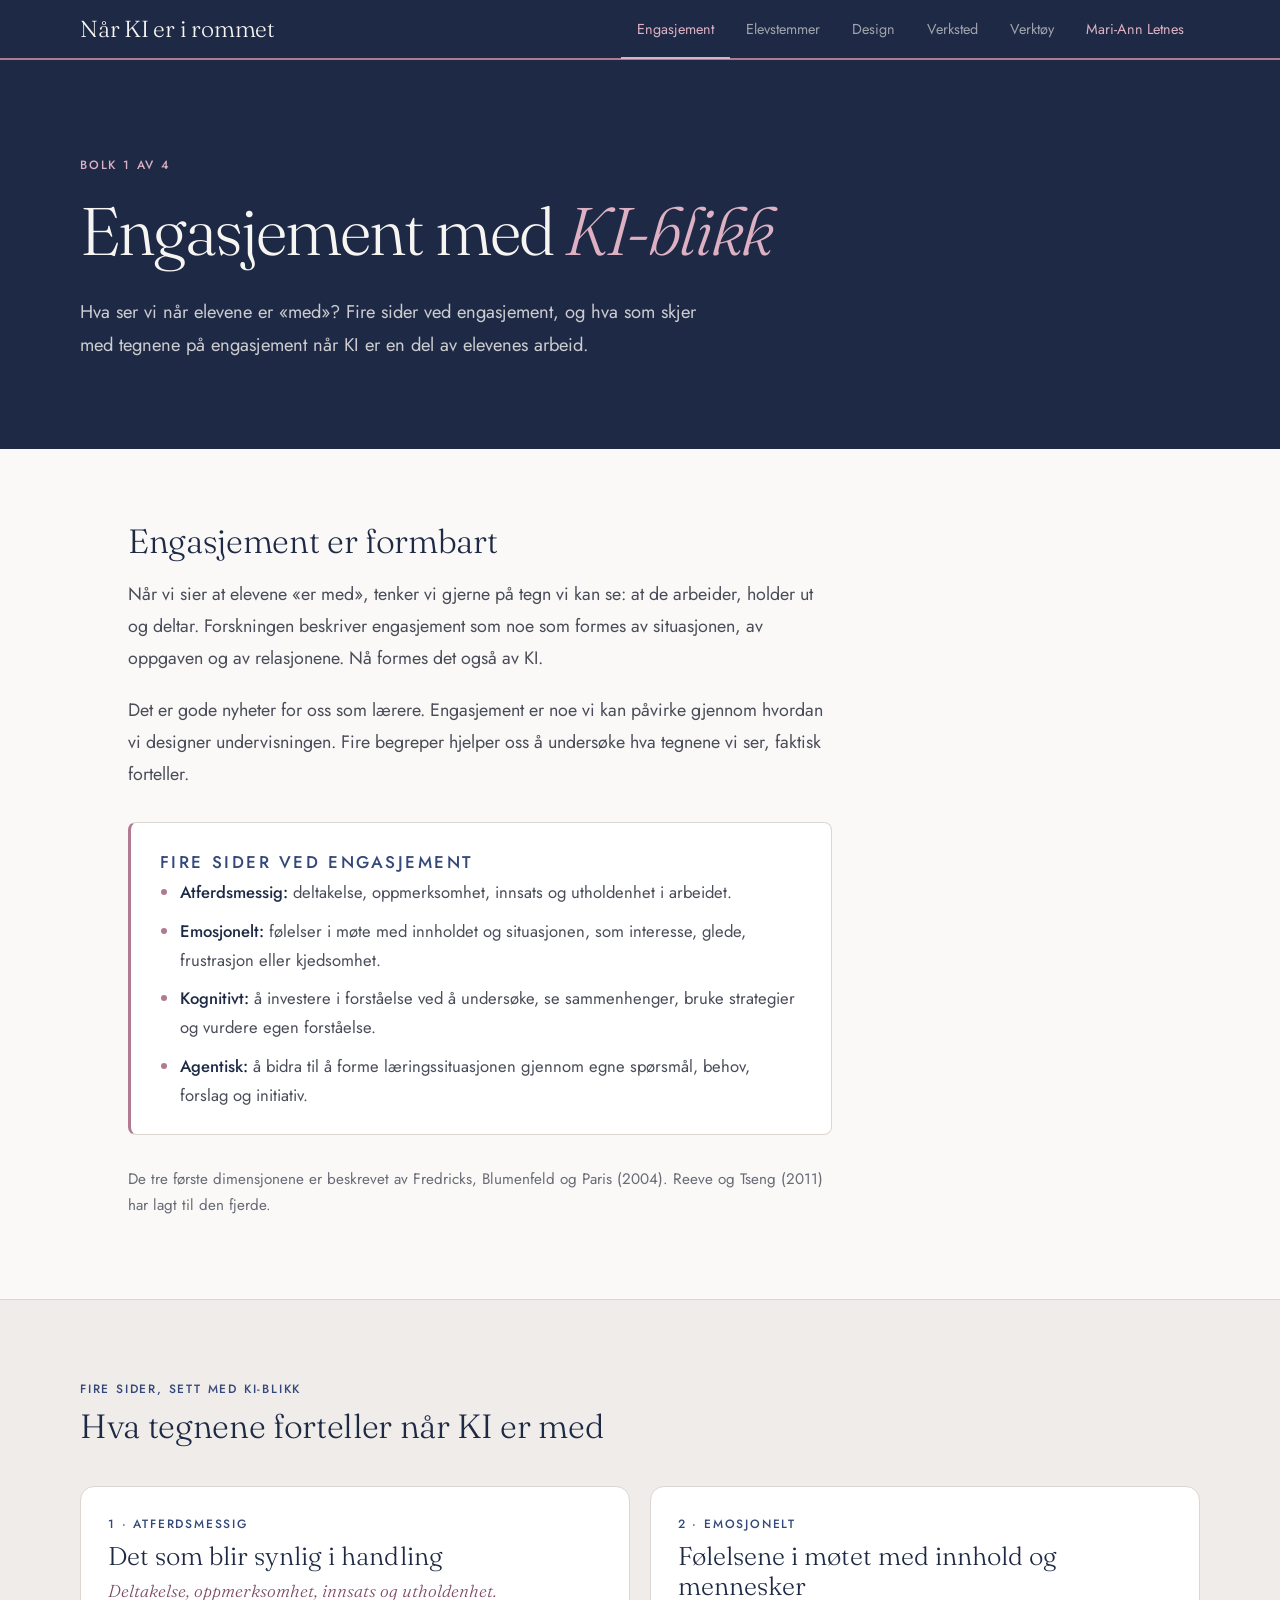
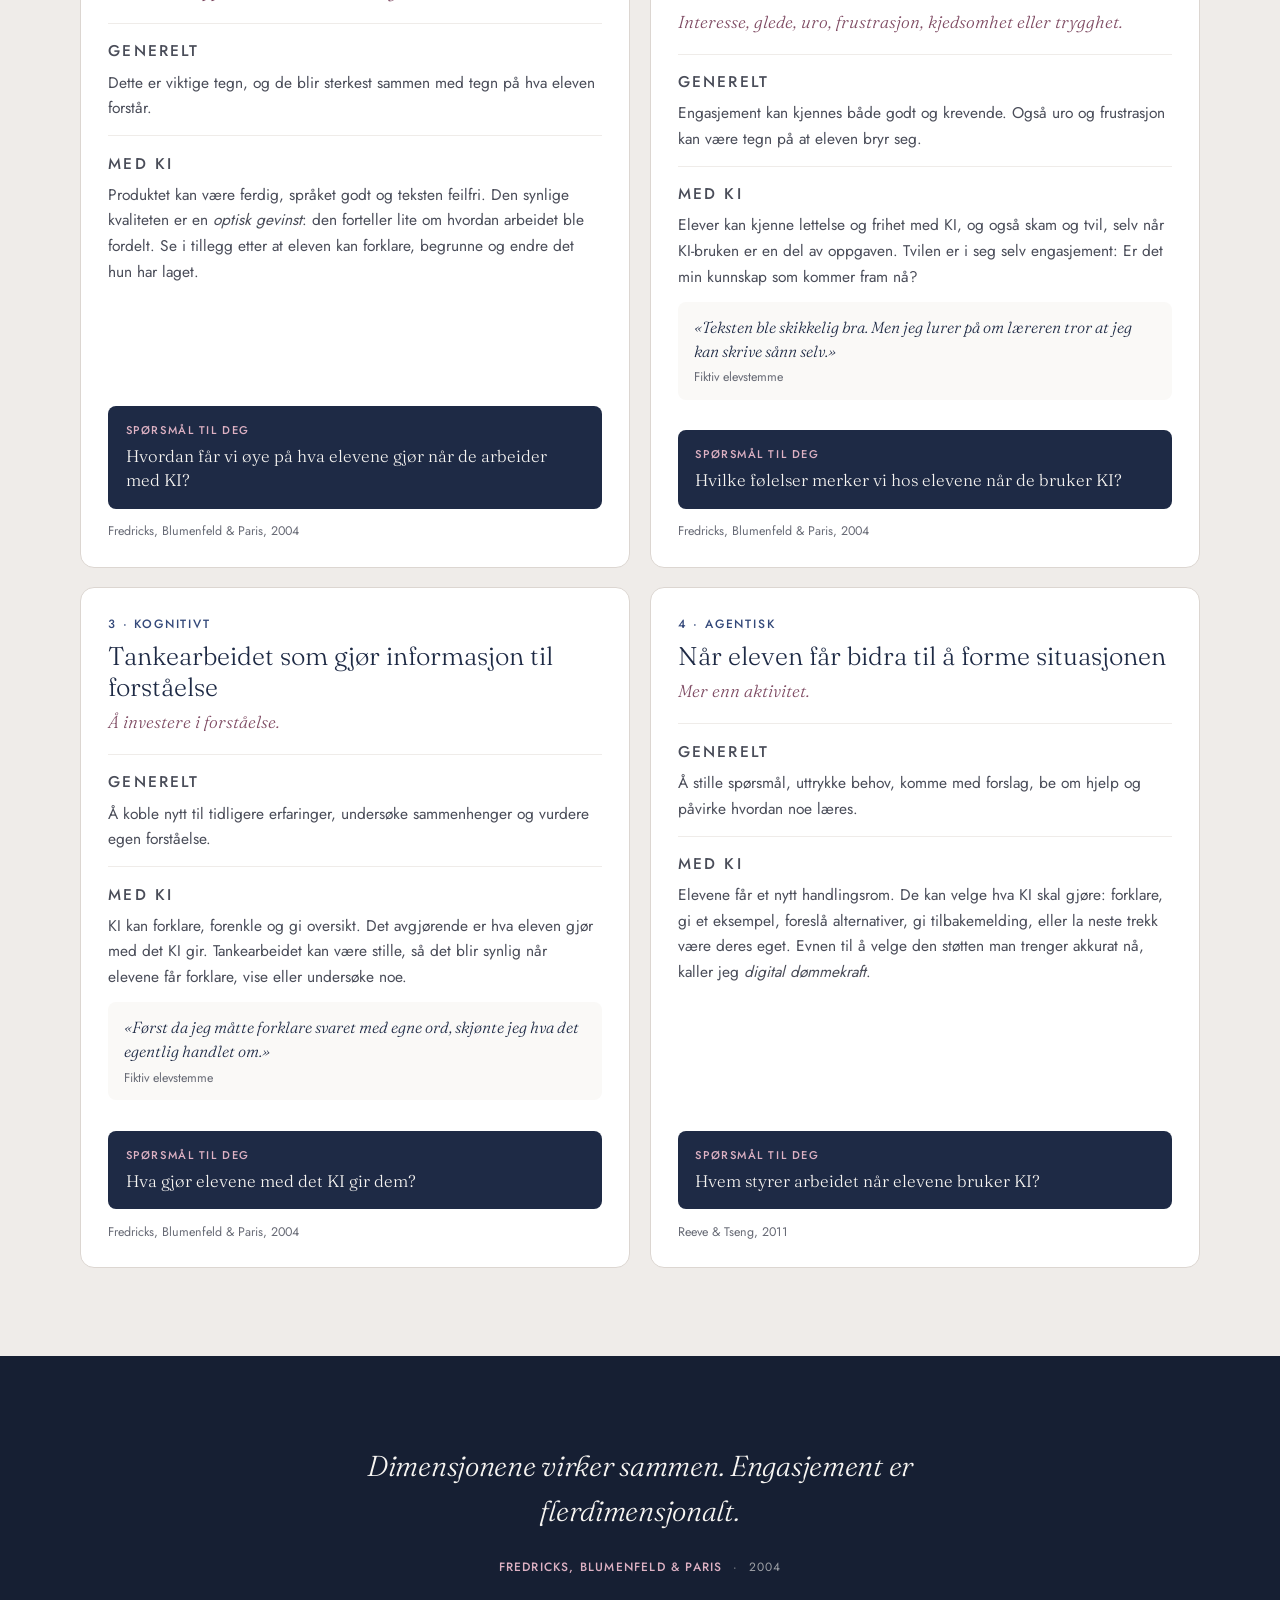
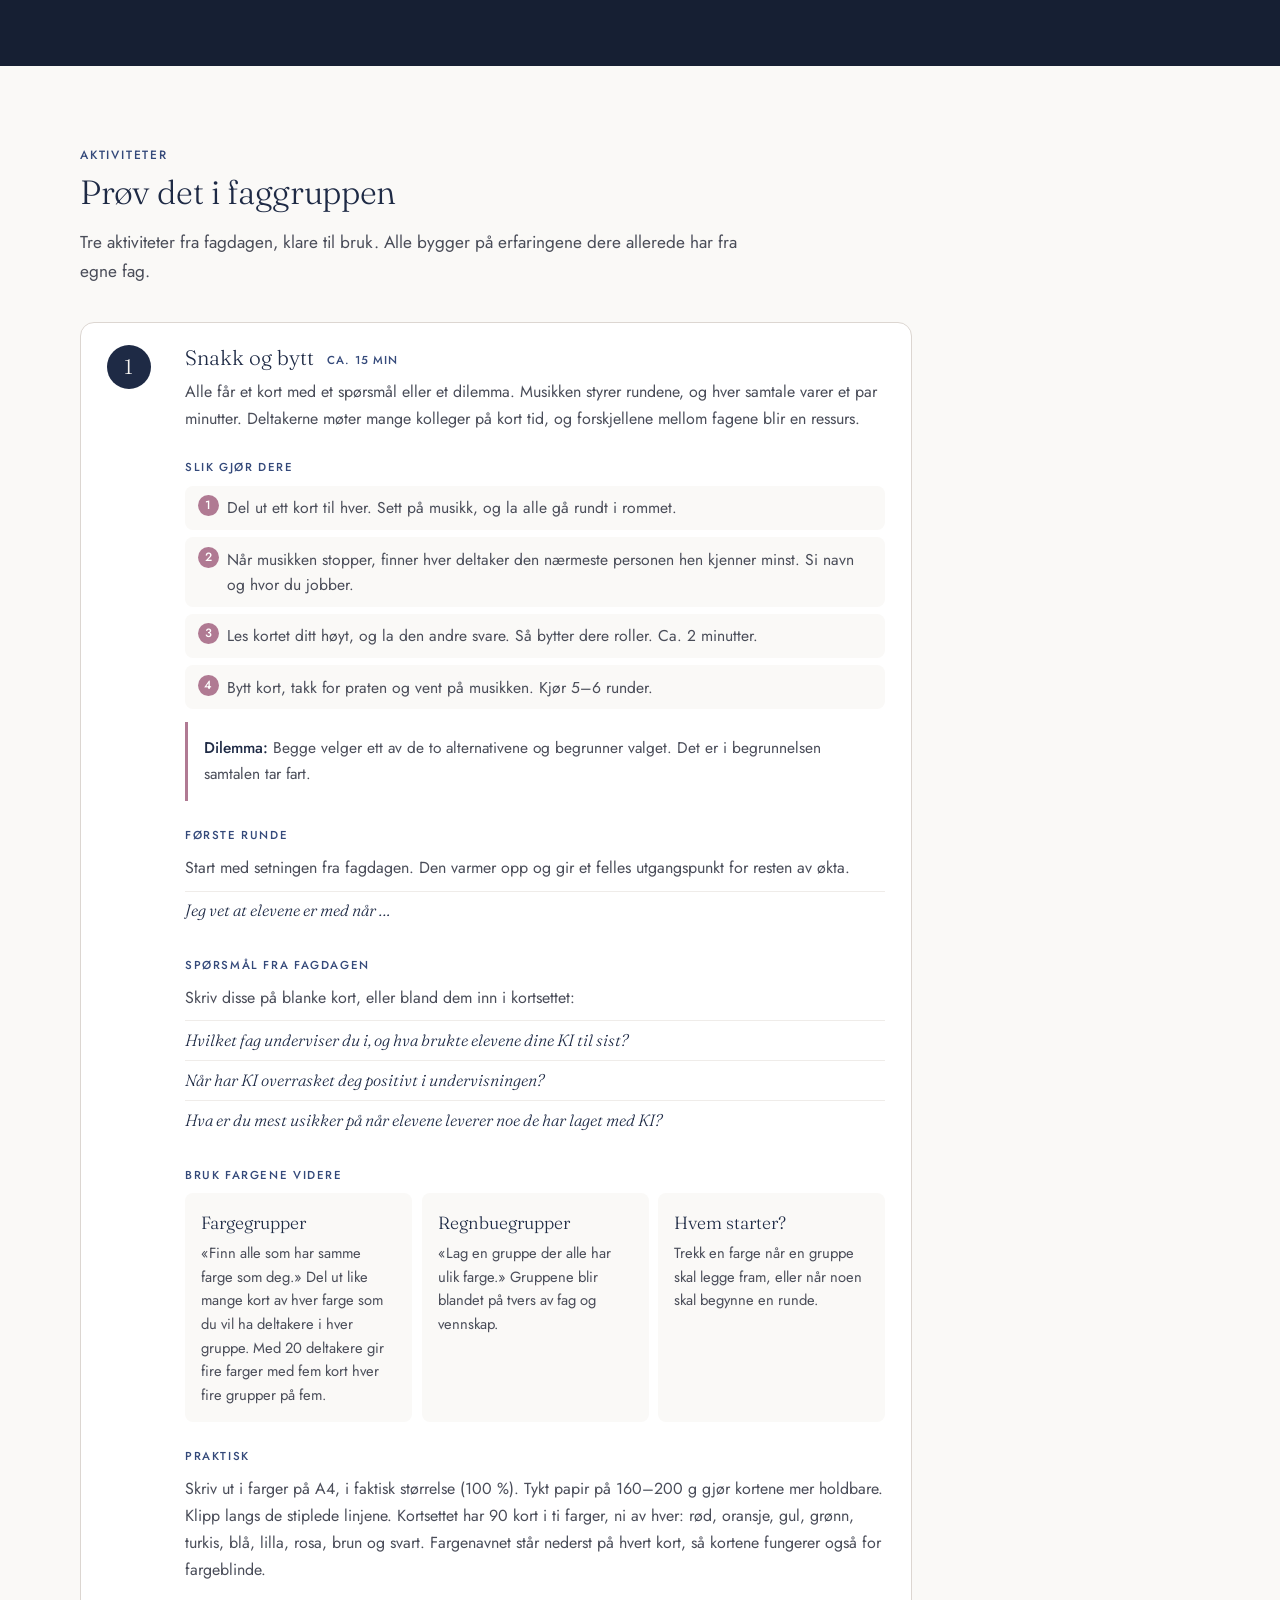
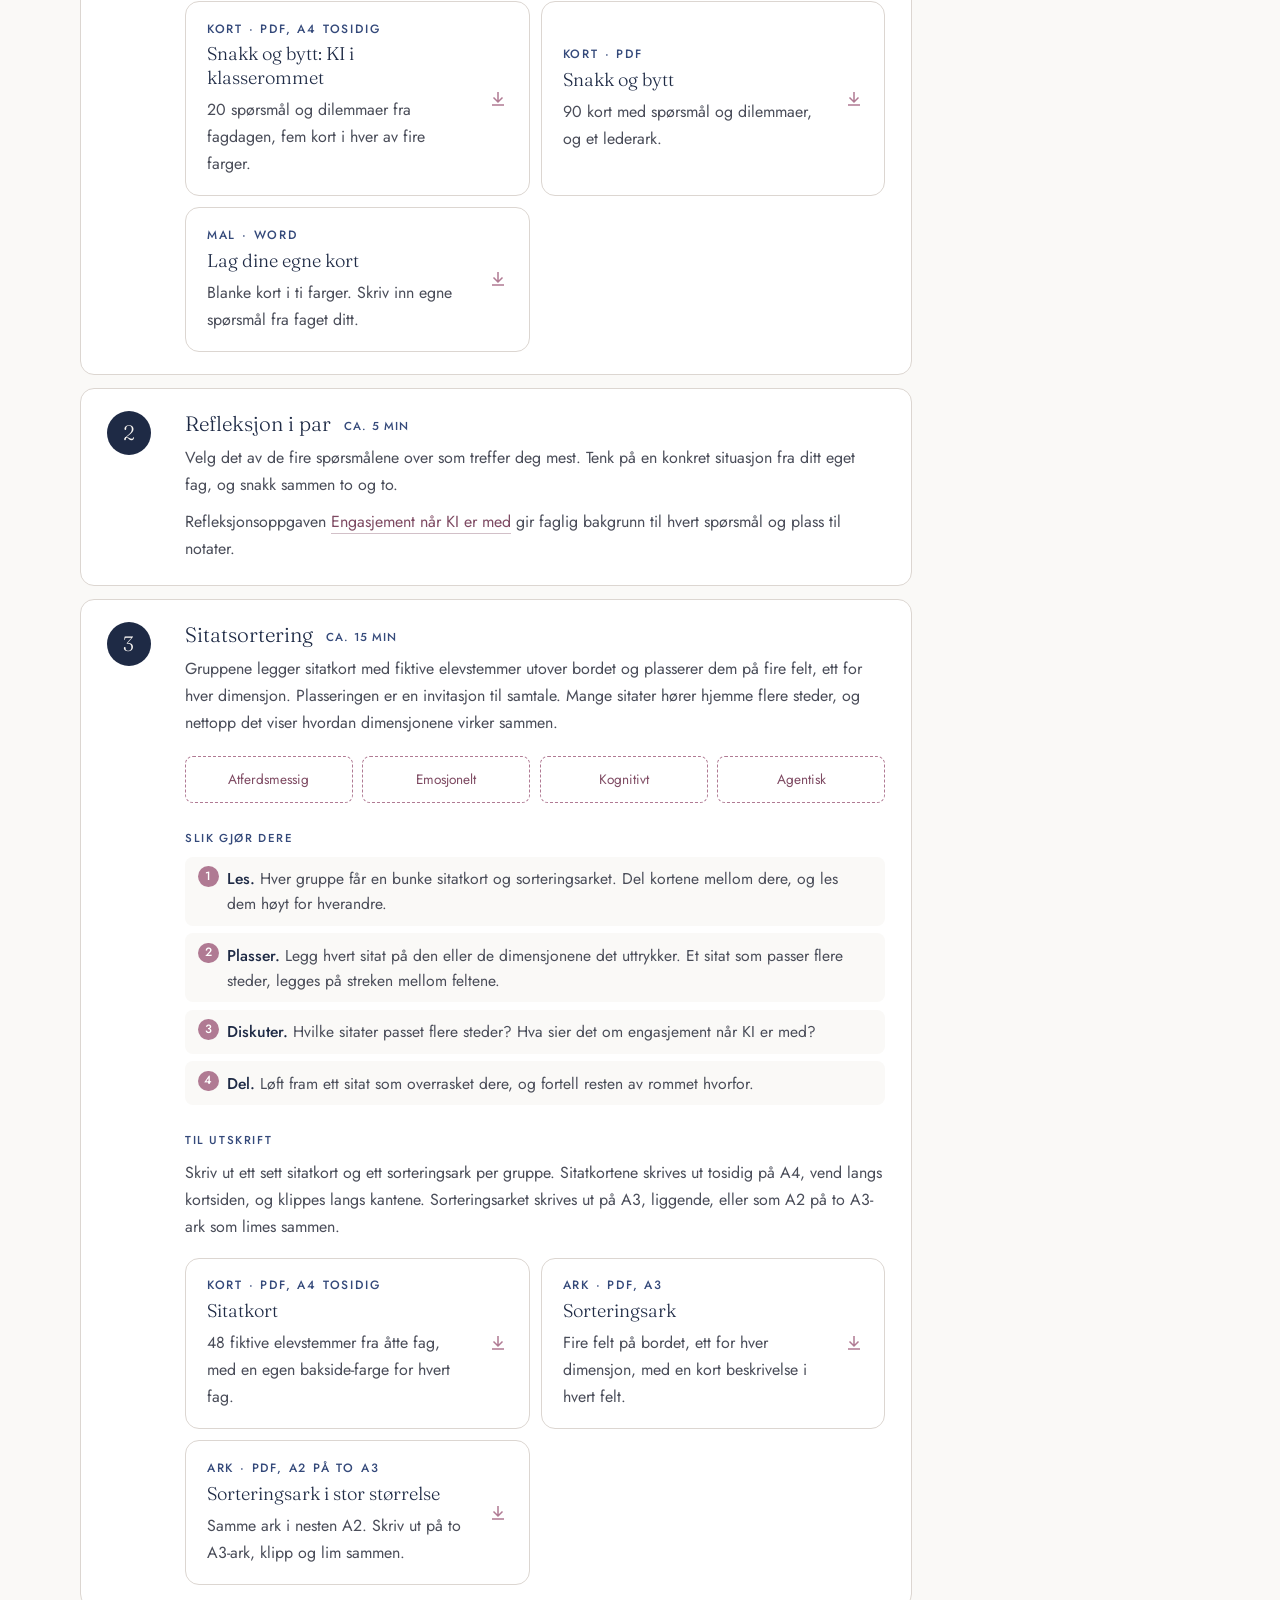
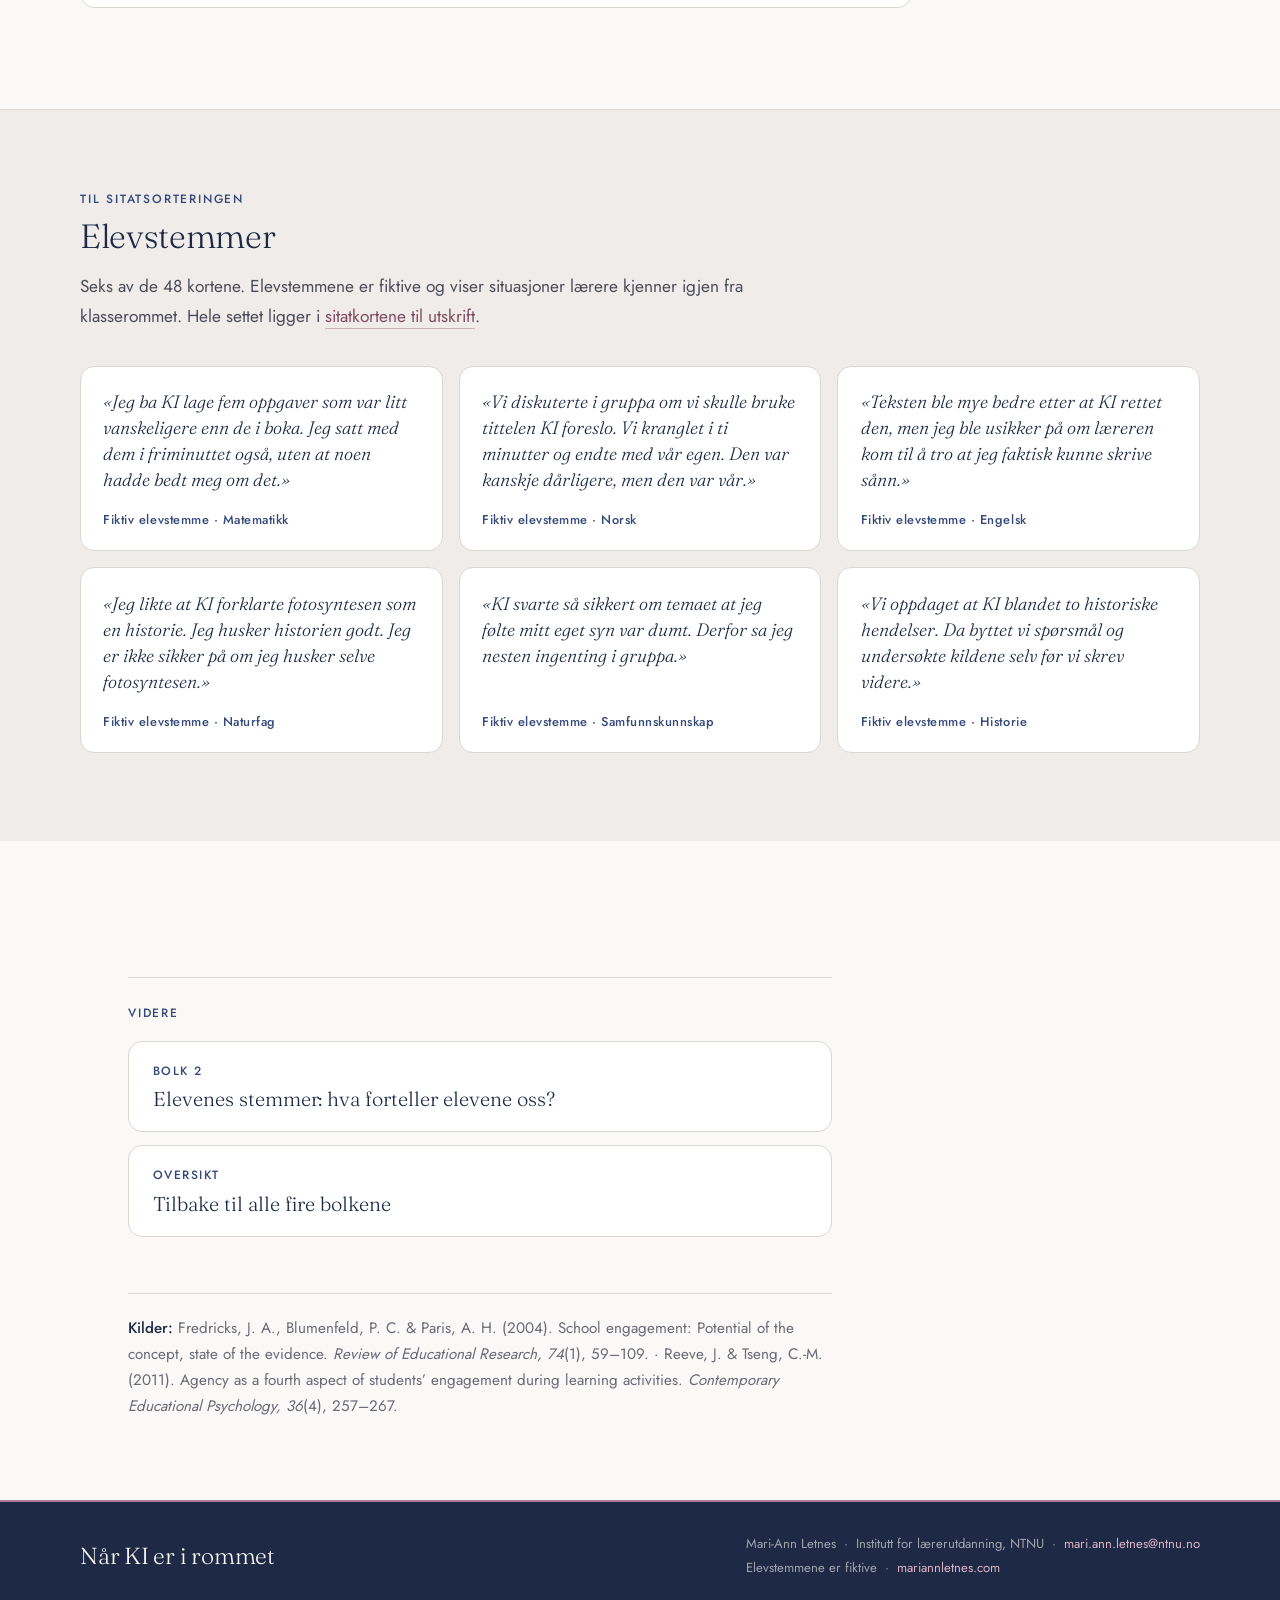
==== commit 82c46c2a: "Add files via upload" ====
--- a/bolk-1-engasjement.html
+++ b/bolk-1-engasjement.html
@@ -21,7 +21,7 @@
       <li><a href="bolk-1-engasjement.html" aria-current="page">Engasjement</a></li>
       <li><a href="bolk-2-elevstemmer.html">Elevstemmer</a></li>
       <li><a href="bolk-3-design.html">Design</a></li>
-      <li><a href="bolk-4-vurdering.html">Vurdering</a></li>
+      <li><a href="bolk-4-verksted.html">Verksted</a></li>
       <li><a href="index.html#verktoy">Verktøy</a></li>
       <li><a href="https://mariannletnes.com" class="sub">Mari-Ann Letnes</a></li>
     </ul>
--- a/stil.css
+++ b/stil.css
@@ -572,7 +572,7 @@
   background:var(--marine);color:var(--on-dark);display:flex;align-items:center;justify-content:center;
   font-family:var(--serif);font-weight:300;font-size:1.5rem;border:3px solid #fff;z-index:1;
 }
-.bolk-body{padding:2.2rem 1.6rem 1.5rem;display:flex;flex-direction:column;flex:1}
+.bolk-body{padding:1.6rem 1.6rem 1.5rem;display:flex;flex-direction:column;flex:1}
 .bolk-body .tag{
   font-size:.75rem;font-weight:500;letter-spacing:.15em;text-transform:uppercase;
   color:var(--forest-ink);margin-bottom:.6rem;line-height:1.5;
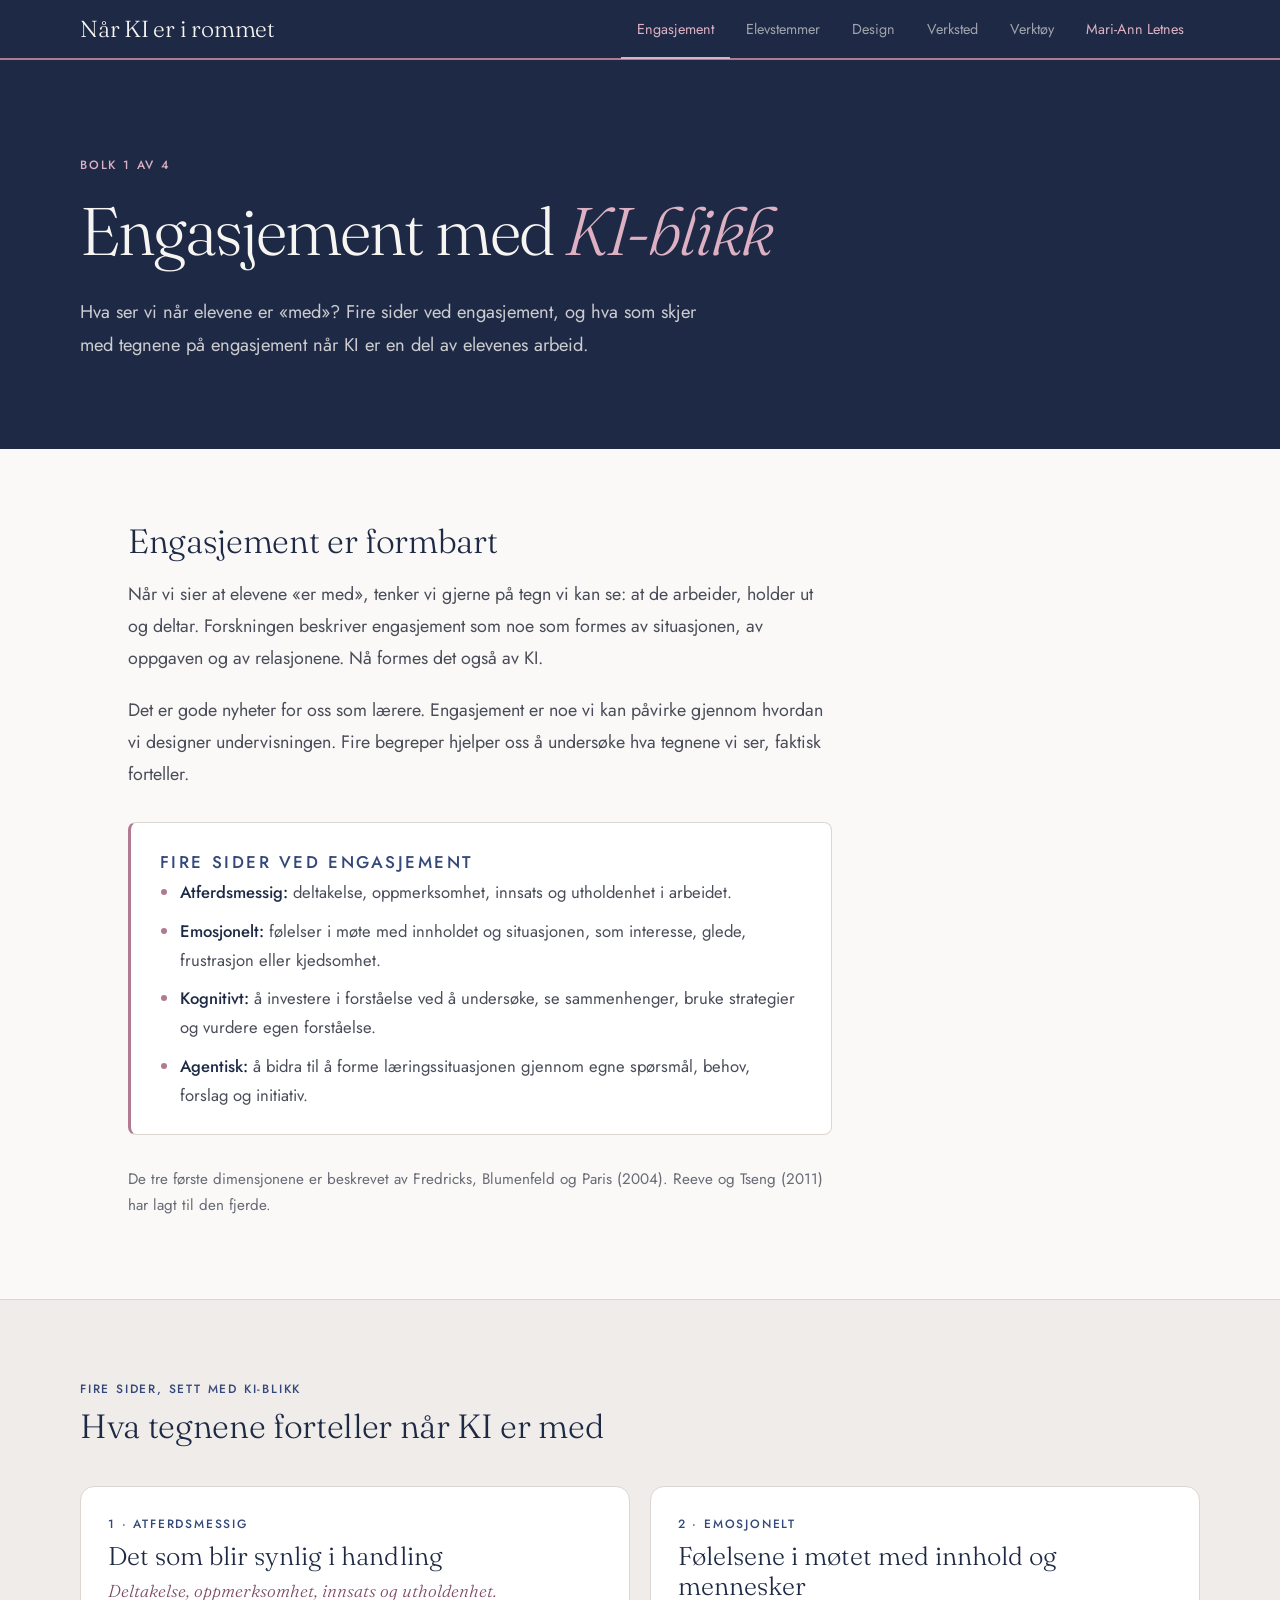
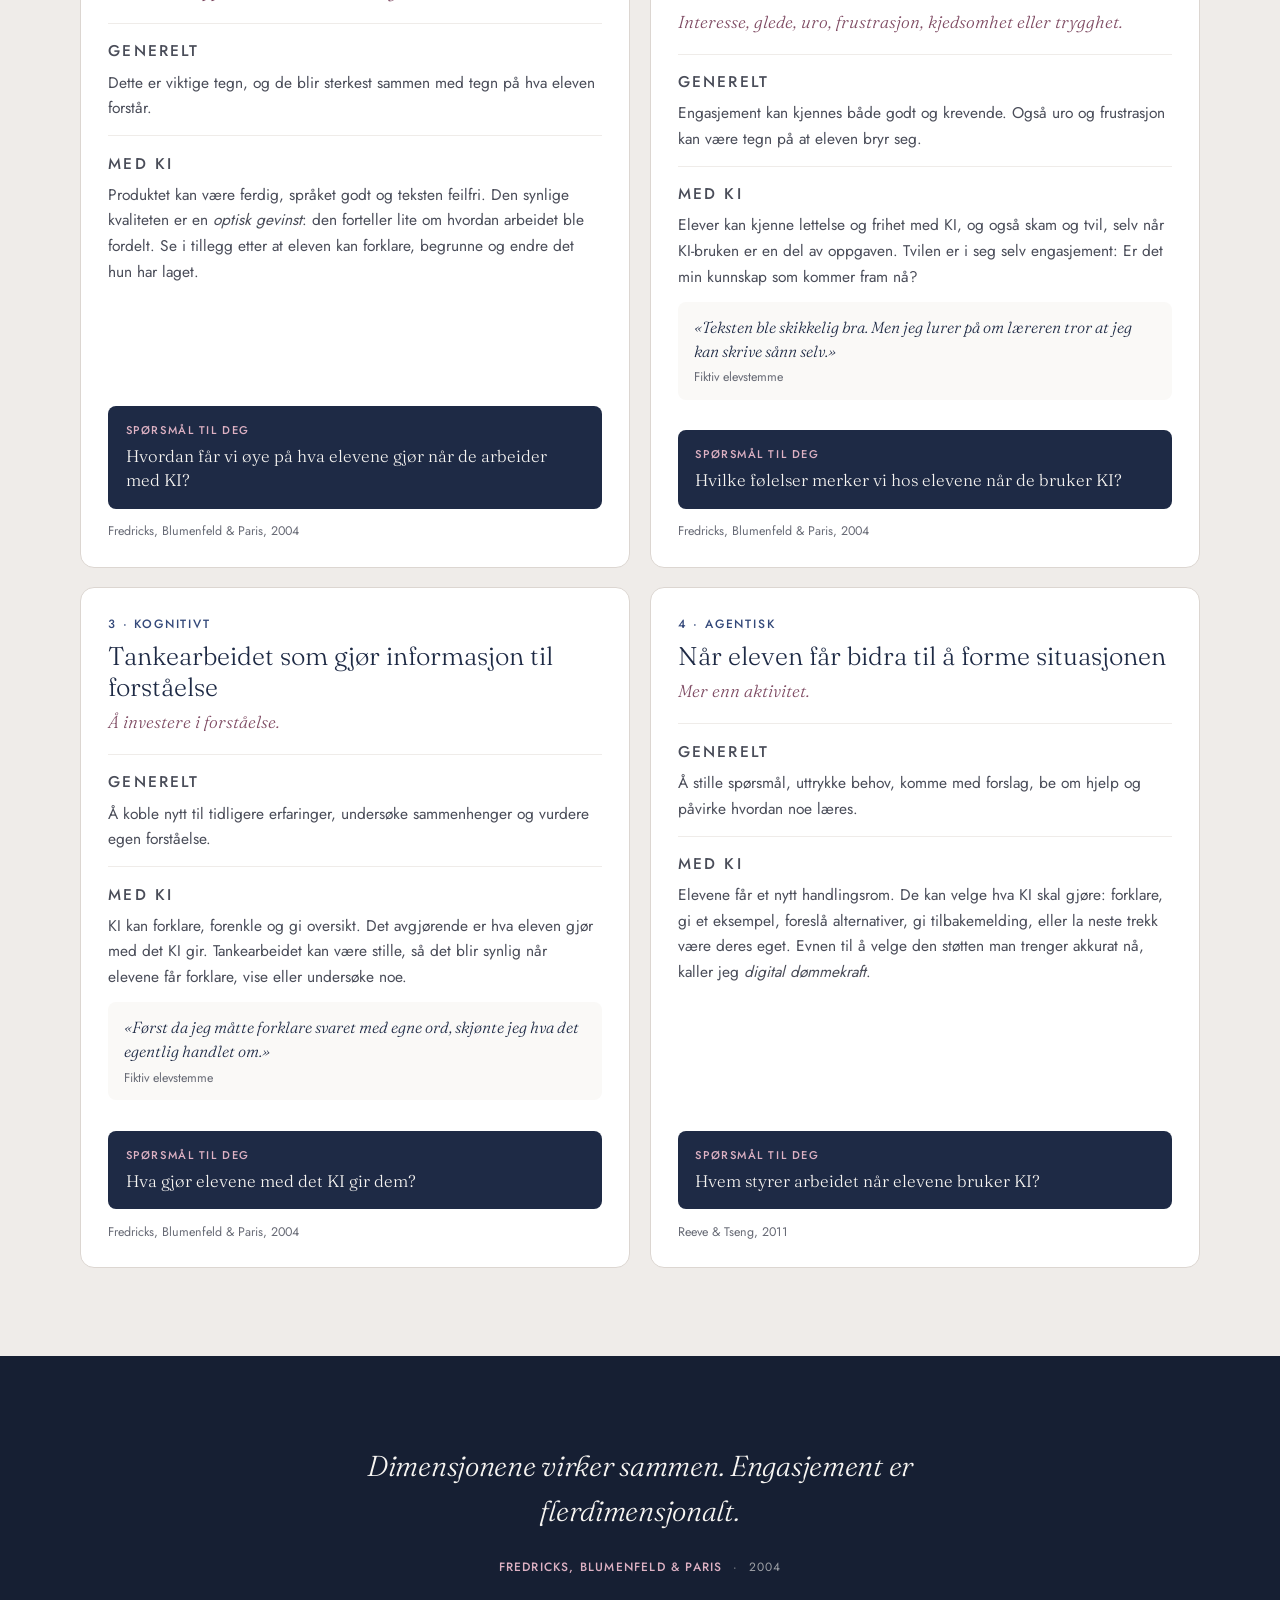
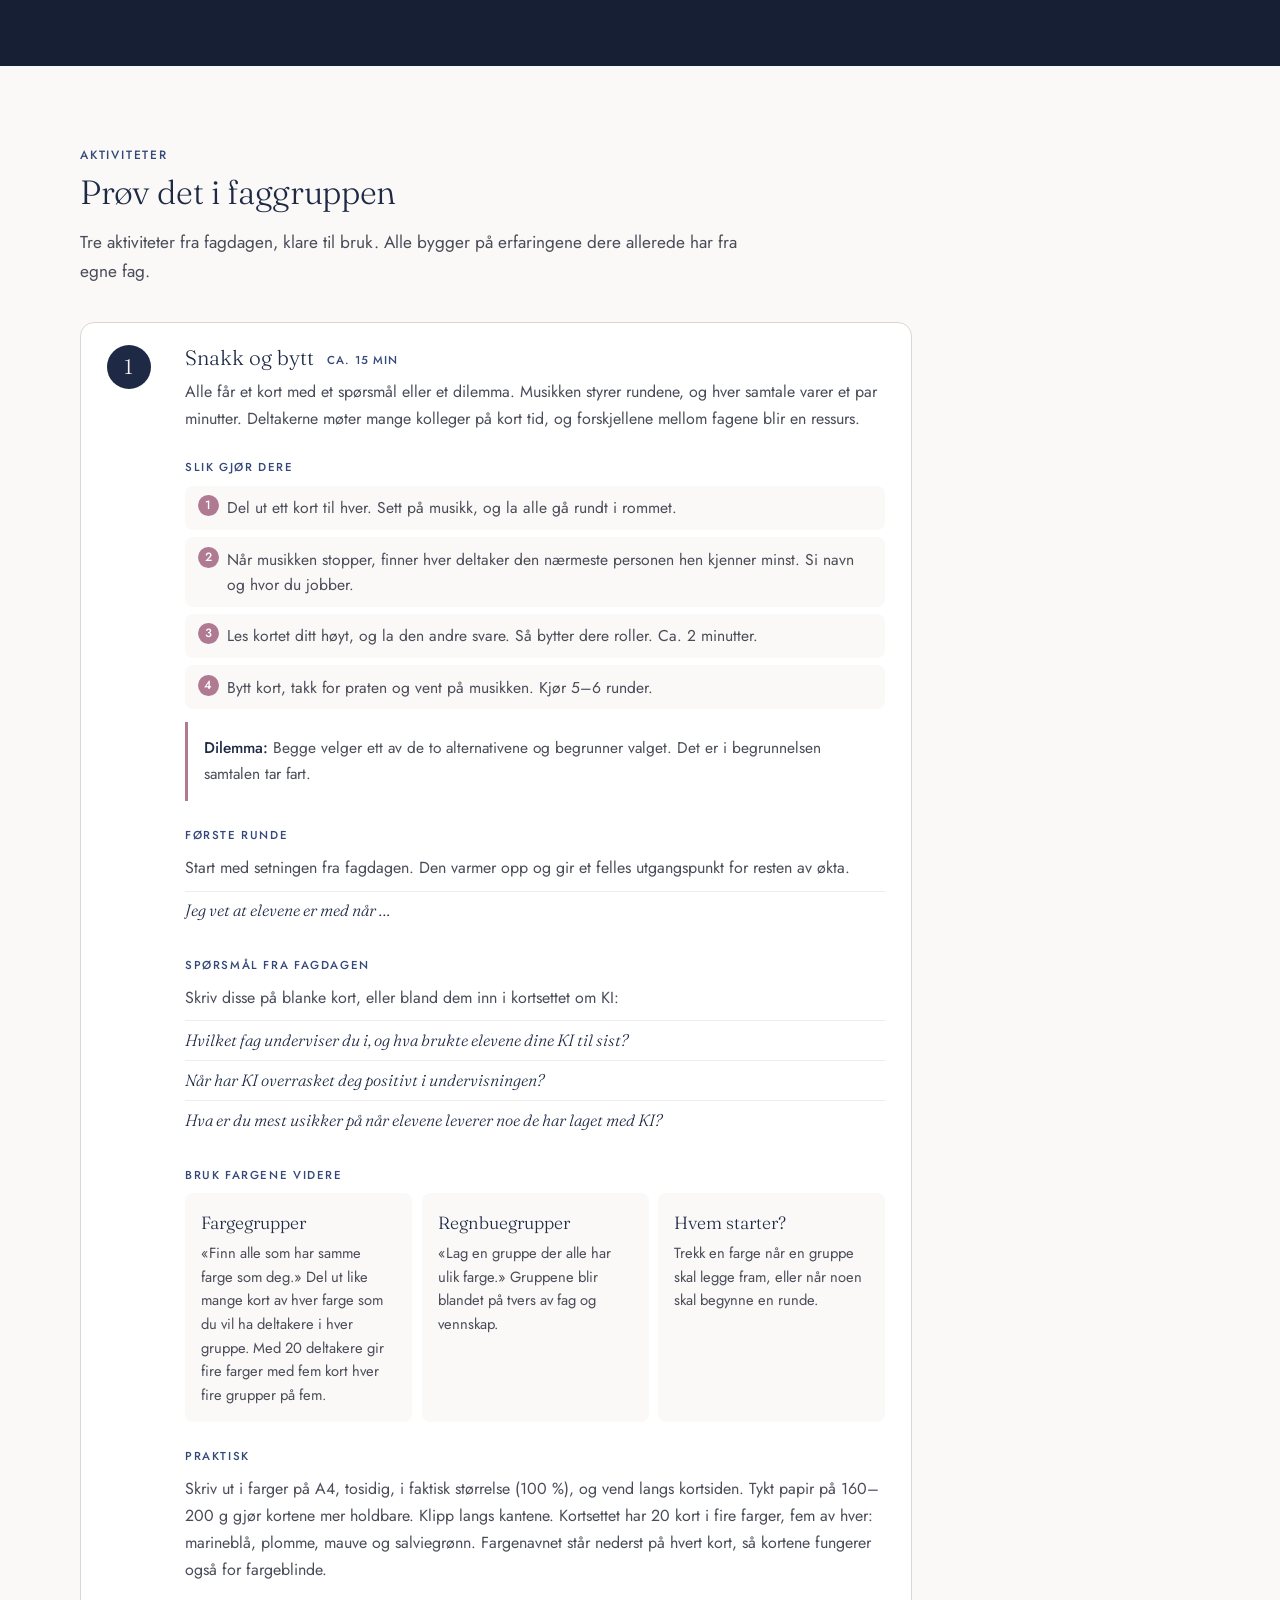
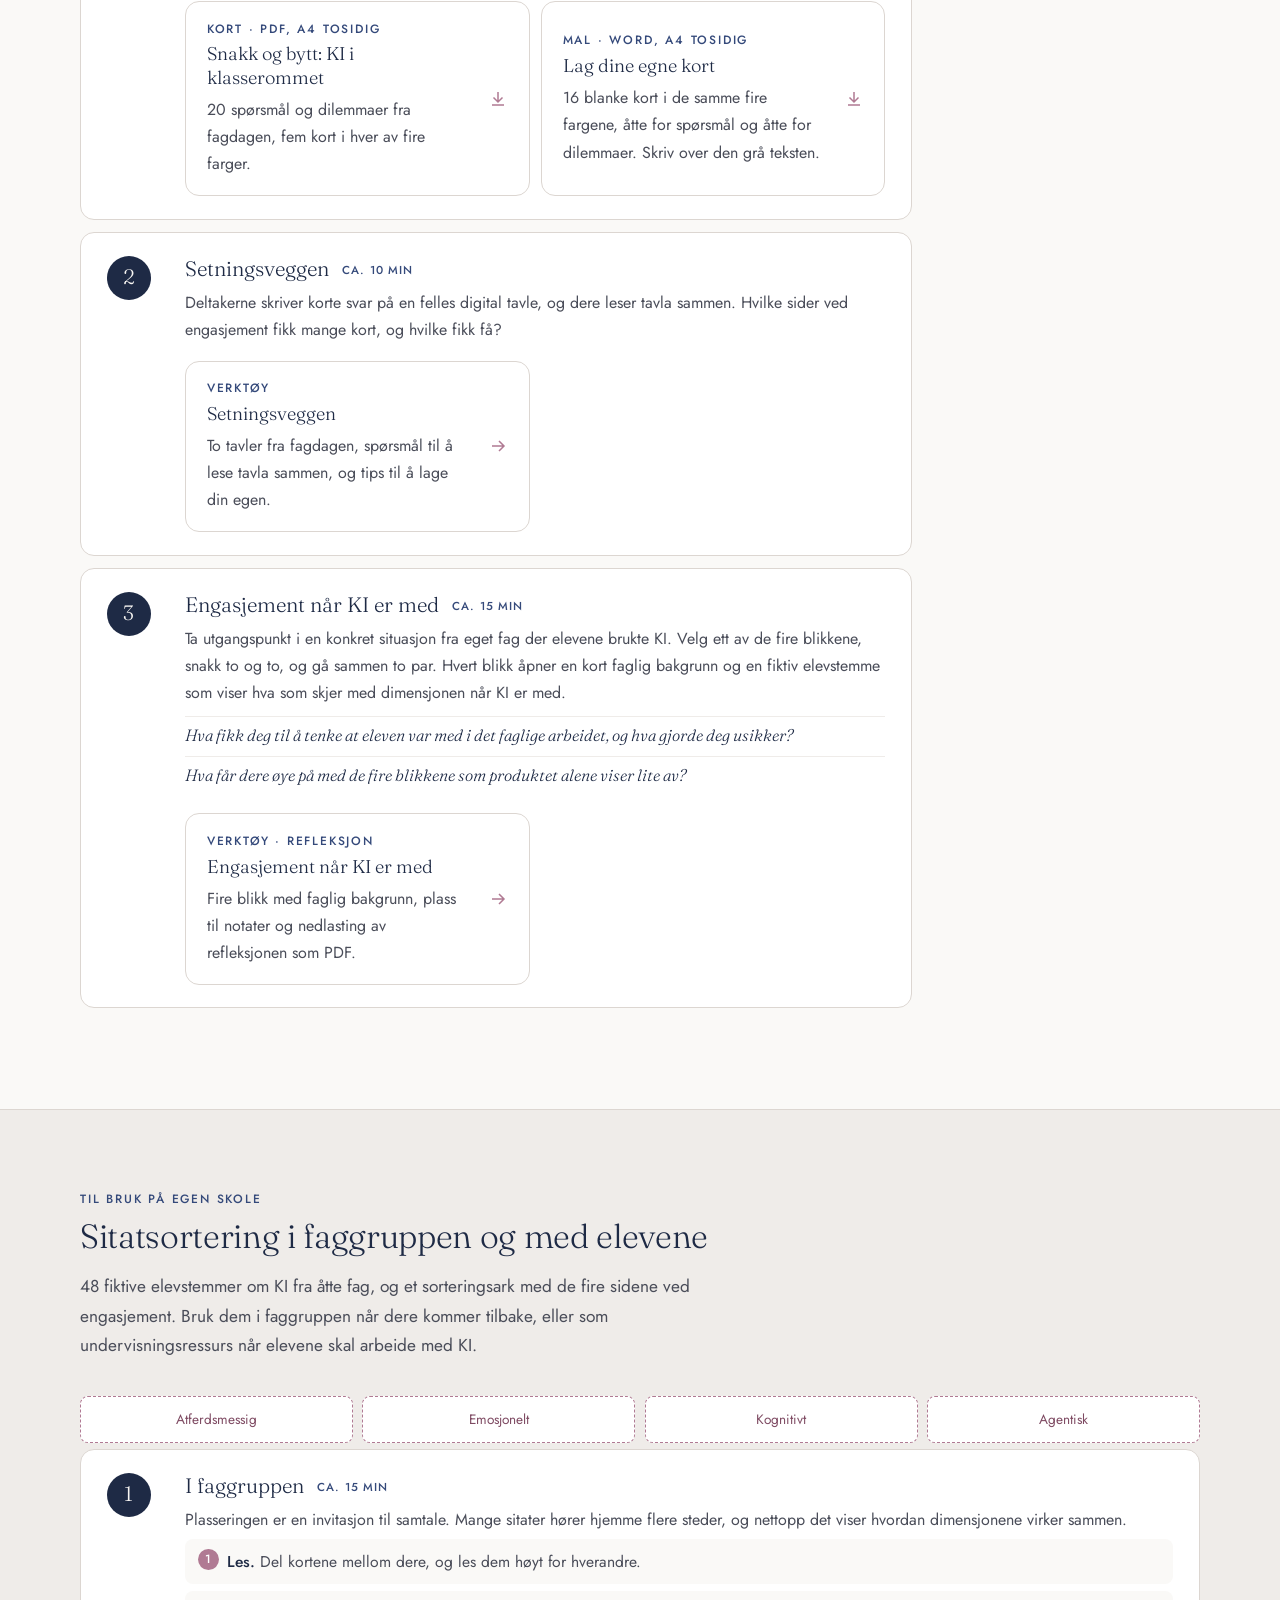
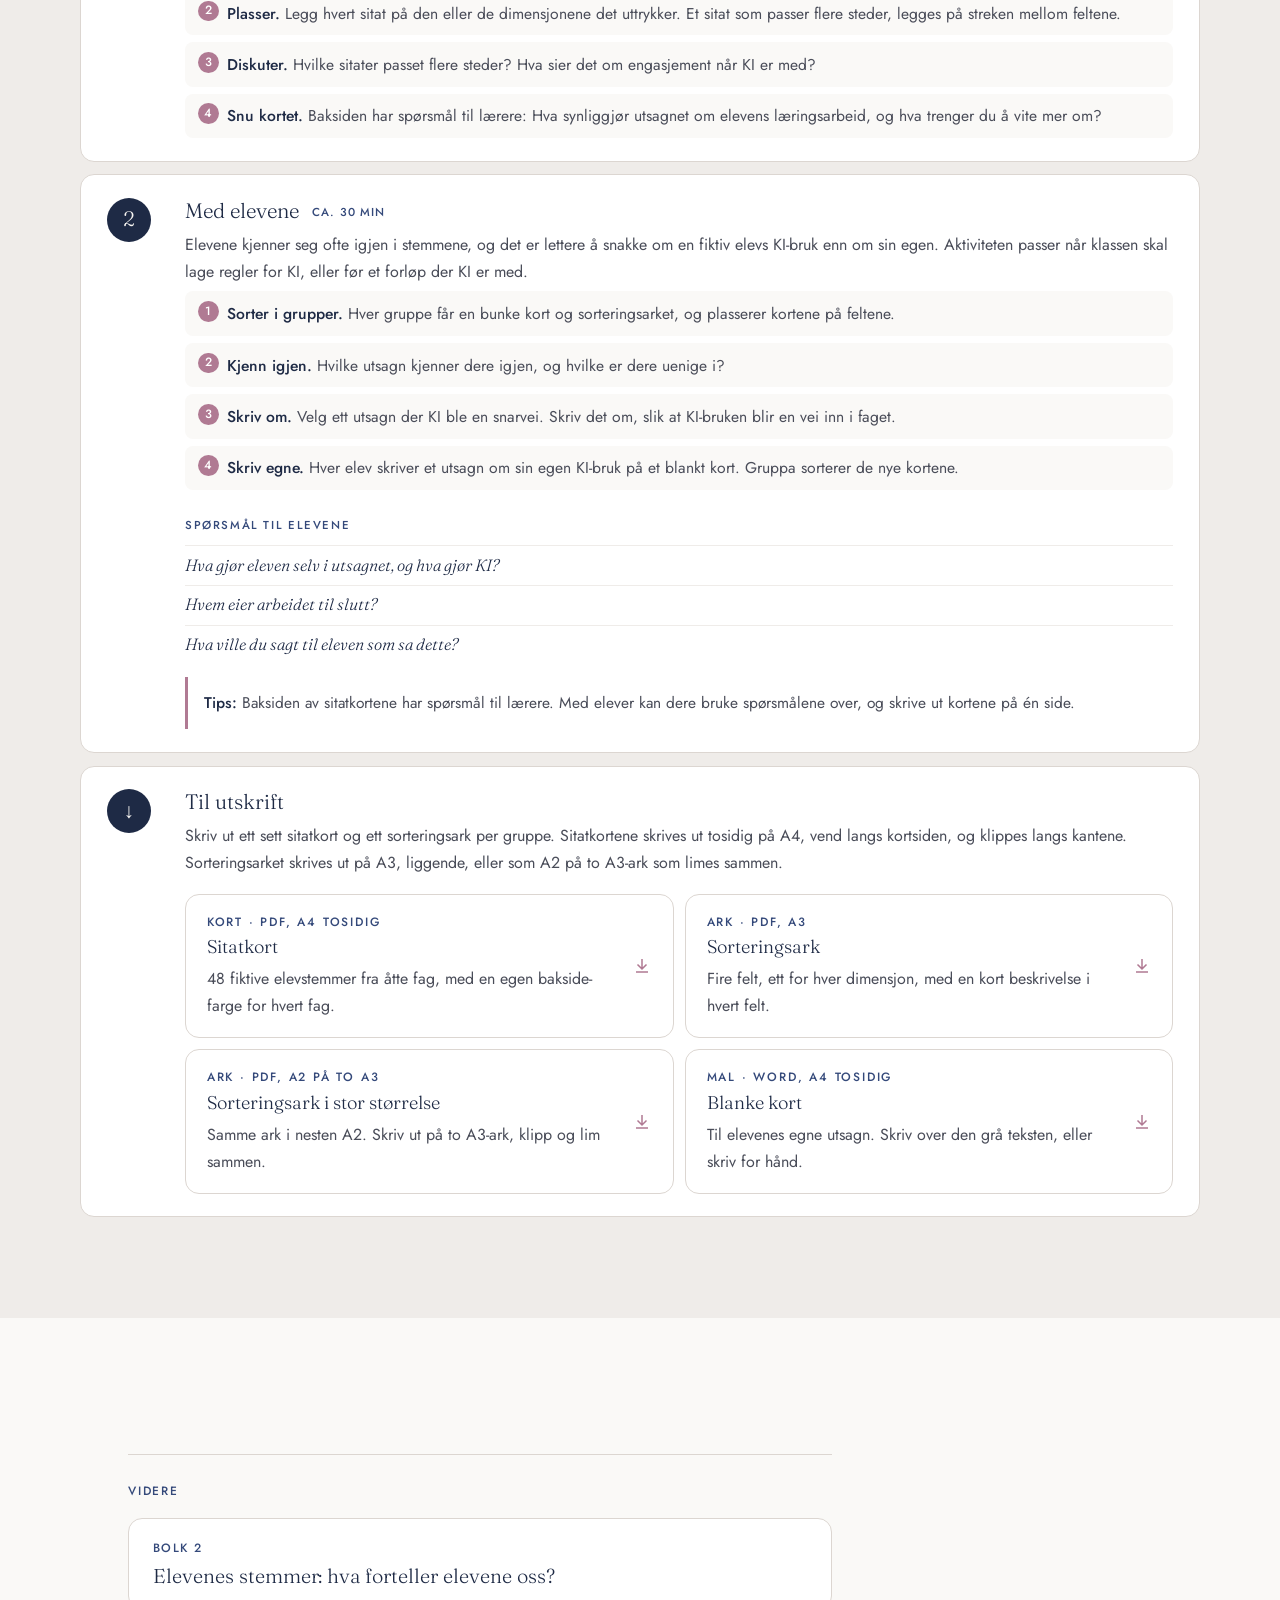
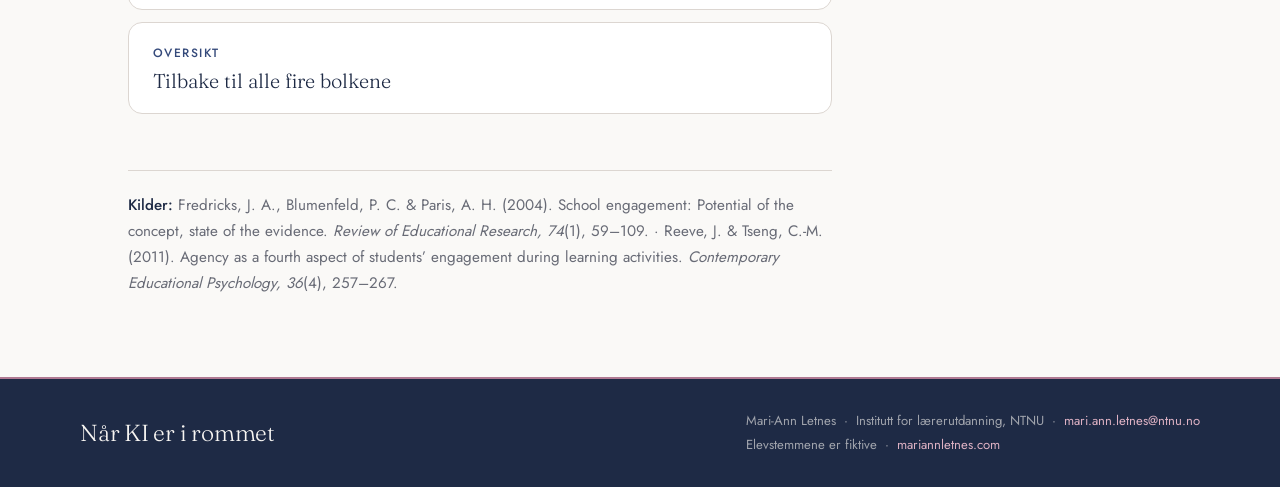
==== commit 5ec99e72: "Add files via upload" ====
--- a/bolk-1-engasjement.html
+++ b/bolk-1-engasjement.html
@@ -4,7 +4,7 @@
 <meta charset="UTF-8">
 <meta name="viewport" content="width=device-width, initial-scale=1">
 <title>Bolk 1: Engasjement med KI-blikk — Når KI er i rommet</title>
-<meta name="description" content="Hva ser vi når elevene er «med»? Fire sider ved engasjement sett med KI-blikk, med refleksjonsspørsmål, Snakk og bytt og sitatsortering med elevstemmer.">
+<meta name="description" content="Hva ser vi når elevene er «med»? Fire sider ved engasjement sett med KI-blikk, med Snakk og bytt, setningsveggen, refleksjonsverktøyet og sitatsortering til bruk med elevene.">
 <meta property="og:title" content="Bolk 1: Engasjement med KI-blikk">
 <meta property="og:description" content="Fire sider ved engasjement sett med KI-blikk, med aktiviteter til faggruppen.">
 <meta property="og:type" content="article">
@@ -162,7 +162,7 @@
       </ul>
 
       <p class="step-sub">Spørsmål fra fagdagen</p>
-      <p>Skriv disse på blanke kort, eller bland dem inn i kortsettet:</p>
+      <p>Skriv disse på blanke kort, eller bland dem inn i kortsettet om KI:</p>
       <ul class="qs">
         <li>Hvilket fag underviser du i, og hva brukte elevene dine KI til sist?</li>
         <li>Når har KI overrasket deg positivt i undervisningen?</li>
@@ -177,79 +177,91 @@
       </div>
 
       <p class="step-sub">Praktisk</p>
-      <p>Skriv ut i farger på A4, i faktisk størrelse (100 %). Tykt papir på 160–200 g gjør kortene mer holdbare. Klipp langs de stiplede linjene. Kortsettet har 90 kort i ti farger, ni av hver: rød, oransje, gul, grønn, turkis, blå, lilla, rosa, brun og svart. Fargenavnet står nederst på hvert kort, så kortene fungerer også for fargeblinde.</p>
+      <p>Skriv ut i farger på A4, tosidig, i faktisk størrelse (100 %), og vend langs kortsiden. Tykt papir på 160–200 g gjør kortene mer holdbare. Klipp langs kantene. Kortsettet har 20 kort i fire farger, fem av hver: marineblå, plomme, mauve og salviegrønn. Fargenavnet står nederst på hvert kort, så kortene fungerer også for fargeblinde.</p>
 
       <div class="downloads">
         <a class="row-link" href="Filer/snakk-og-bytt-ki.pdf">
           <div><p class="tag">Kort · PDF, A4 tosidig</p><h3>Snakk og bytt: KI i klasserommet</h3><p>20 spørsmål og dilemmaer fra fagdagen, fem kort i hver av fire farger.</p></div>
           <svg viewBox="0 0 20 20" fill="none" stroke-width="1.5" aria-hidden="true"><path d="M10 3v10M5.5 8.5 10 13l4.5-4.5M4 16h12"/></svg>
         </a>
-        <a class="row-link" href="https://mariannletnes.com/Filer/snakk_og_bytt_kort.pdf">
-          <div><p class="tag">Kort · PDF</p><h3>Snakk og bytt</h3><p>90 kort med spørsmål og dilemmaer, og et lederark.</p></div>
+        <a class="row-link" href="Filer/snakk-og-bytt-blanke-kort.docx">
+          <div><p class="tag">Mal · Word, A4 tosidig</p><h3>Lag dine egne kort</h3><p>16 blanke kort i de samme fire fargene, åtte for spørsmål og åtte for dilemmaer. Skriv over den grå teksten.</p></div>
           <svg viewBox="0 0 20 20" fill="none" stroke-width="1.5" aria-hidden="true"><path d="M10 3v10M5.5 8.5 10 13l4.5-4.5M4 16h12"/></svg>
         </a>
-        <a class="row-link" href="https://mariannletnes.com/Filer/snakk_og_bytt_blanke_kort.docx">
-          <div><p class="tag">Mal · Word</p><h3>Lag dine egne kort</h3><p>Blanke kort i ti farger. Skriv inn egne spørsmål fra faget ditt.</p></div>
-          <svg viewBox="0 0 20 20" fill="none" stroke-width="1.5" aria-hidden="true"><path d="M10 3v10M5.5 8.5 10 13l4.5-4.5M4 16h12"/></svg>
-        </a>
       </div>
     </div></div>
 
     <div class="step"><span class="n">2</span><div>
-      <h3>Refleksjon i par <span class="time">ca. 5 min</span></h3>
-      <p>Velg det av de fire spørsmålene over som treffer deg mest. Tenk på en konkret situasjon fra ditt eget fag, og snakk sammen to og to.</p>
-      <p>Refleksjonsoppgaven <a href="verktoy/refleksjon-engasjement.html">Engasjement når KI er med</a> gir faglig bakgrunn til hvert spørsmål og plass til notater.</p>
+      <h3>Setningsveggen <span class="time">ca. 10 min</span></h3>
+      <p>Deltakerne skriver korte svar på en felles digital tavle, og dere leser tavla sammen. Hvilke sider ved engasjement fikk mange kort, og hvilke fikk få?</p>
+      <div class="downloads">
+        <a class="row-link" href="verktoy/setningsveggen.html"><div><p class="tag">Verktøy</p><h3>Setningsveggen</h3><p>To tavler fra fagdagen, spørsmål til å lese tavla sammen, og tips til å lage din egen.</p></div><svg viewBox="0 0 20 20" fill="none" stroke-width="1.5" aria-hidden="true"><path d="M4 10h12M11 5l5 5-5 5"/></svg></a>
+      </div>
     </div></div>
 
     <div class="step"><span class="n">3</span><div>
-      <h3>Sitatsortering <span class="time">ca. 15 min</span></h3>
-      <p>Gruppene legger sitatkort med fiktive elevstemmer utover bordet og plasserer dem på fire felt, ett for hver dimensjon. Plasseringen er en invitasjon til samtale. Mange sitater hører hjemme flere steder, og nettopp det viser hvordan dimensjonene virker sammen.</p>
-      <div class="fields" aria-label="Fire felt på bordet">
-        <span>Atferdsmessig</span><span>Emosjonelt</span><span>Kognitivt</span><span>Agentisk</span>
-      </div>
-
-      <p class="step-sub">Slik gjør dere</p>
+      <h3>Engasjement når KI er med <span class="time">ca. 15 min</span></h3>
+      <p>Ta utgangspunkt i en konkret situasjon fra eget fag der elevene brukte KI. Velg ett av de fire blikkene, snakk to og to, og gå sammen to par. Hvert blikk åpner en kort faglig bakgrunn og en fiktiv elevstemme som viser hva som skjer med dimensjonen når KI er med.</p>
+      <ul class="qs">
+        <li>Hva fikk deg til å tenke at eleven var med i det faglige arbeidet, og hva gjorde deg usikker?</li>
+        <li>Hva får dere øye på med de fire blikkene som produktet alene viser lite av?</li>
+      </ul>
+      <div class="downloads">
+        <a class="row-link" href="verktoy/refleksjon-engasjement.html"><div><p class="tag">Verktøy · Refleksjon</p><h3>Engasjement når KI er med</h3><p>Fire blikk med faglig bakgrunn, plass til notater og nedlasting av refleksjonen som PDF.</p></div><svg viewBox="0 0 20 20" fill="none" stroke-width="1.5" aria-hidden="true"><path d="M4 10h12M11 5l5 5-5 5"/></svg></a>
+      </div>
+    </div></div>
+  </div>
+</section>
+
+<section class="band band-lin" aria-labelledby="egen-skole">
+  <div class="inner">
+    <p class="section-label">Til bruk på egen skole</p>
+    <h2 class="section-heading" id="egen-skole">Sitatsortering i faggruppen og med elevene</h2>
+    <p class="section-intro">48 fiktive elevstemmer om KI fra åtte fag, og et sorteringsark med de fire sidene ved engasjement. Bruk dem i faggruppen når dere kommer tilbake, eller som undervisningsressurs når elevene skal arbeide med KI.</p>
+
+    <div class="fields" aria-label="Fire felt på sorteringsarket">
+      <span>Atferdsmessig</span><span>Emosjonelt</span><span>Kognitivt</span><span>Agentisk</span>
+    </div>
+
+    <div class="step step-wide"><span class="n">1</span><div>
+      <h3>I faggruppen <span class="time">ca. 15 min</span></h3>
+      <p>Plasseringen er en invitasjon til samtale. Mange sitater hører hjemme flere steder, og nettopp det viser hvordan dimensjonene virker sammen.</p>
       <ol class="flow">
-        <li><strong>Les.</strong> Hver gruppe får en bunke sitatkort og sorteringsarket. Del kortene mellom dere, og les dem høyt for hverandre.</li>
+        <li><strong>Les.</strong> Del kortene mellom dere, og les dem høyt for hverandre.</li>
         <li><strong>Plasser.</strong> Legg hvert sitat på den eller de dimensjonene det uttrykker. Et sitat som passer flere steder, legges på streken mellom feltene.</li>
         <li><strong>Diskuter.</strong> Hvilke sitater passet flere steder? Hva sier det om engasjement når KI er med?</li>
-        <li><strong>Del.</strong> Løft fram ett sitat som overrasket dere, og fortell resten av rommet hvorfor.</li>
+        <li><strong>Snu kortet.</strong> Baksiden har spørsmål til lærere: Hva synliggjør utsagnet om elevens læringsarbeid, og hva trenger du å vite mer om?</li>
       </ol>
-
-      <p class="step-sub">Til utskrift</p>
+    </div></div>
+
+    <div class="step step-wide"><span class="n">2</span><div>
+      <h3>Med elevene <span class="time">ca. 30 min</span></h3>
+      <p>Elevene kjenner seg ofte igjen i stemmene, og det er lettere å snakke om en fiktiv elevs KI-bruk enn om sin egen. Aktiviteten passer når klassen skal lage regler for KI, eller før et forløp der KI er med.</p>
+      <ol class="flow">
+        <li><strong>Sorter i grupper.</strong> Hver gruppe får en bunke kort og sorteringsarket, og plasserer kortene på feltene.</li>
+        <li><strong>Kjenn igjen.</strong> Hvilke utsagn kjenner dere igjen, og hvilke er dere uenige i?</li>
+        <li><strong>Skriv om.</strong> Velg ett utsagn der KI ble en snarvei. Skriv det om, slik at KI-bruken blir en vei inn i faget.</li>
+        <li><strong>Skriv egne.</strong> Hver elev skriver et utsagn om sin egen KI-bruk på et blankt kort. Gruppa sorterer de nye kortene.</li>
+      </ol>
+      <p class="step-sub">Spørsmål til elevene</p>
+      <ul class="qs">
+        <li>Hva gjør eleven selv i utsagnet, og hva gjør KI?</li>
+        <li>Hvem eier arbeidet til slutt?</li>
+        <li>Hva ville du sagt til eleven som sa dette?</li>
+      </ul>
+      <p class="tip"><strong>Tips:</strong> Baksiden av sitatkortene har spørsmål til lærere. Med elever kan dere bruke spørsmålene over, og skrive ut kortene på én side.</p>
+    </div></div>
+
+    <div class="step step-wide"><span class="n" aria-hidden="true">↓</span><div>
+      <h3>Til utskrift</h3>
       <p>Skriv ut ett sett sitatkort og ett sorteringsark per gruppe. Sitatkortene skrives ut tosidig på A4, vend langs kortsiden, og klippes langs kantene. Sorteringsarket skrives ut på A3, liggende, eller som A2 på to A3-ark som limes sammen.</p>
-
-      <div class="downloads">
-        <a class="row-link" href="Filer/sitatkort-elevstemmer.pdf">
-          <div><p class="tag">Kort · PDF, A4 tosidig</p><h3>Sitatkort</h3><p>48 fiktive elevstemmer fra åtte fag, med en egen bakside-farge for hvert fag.</p></div>
-          <svg viewBox="0 0 20 20" fill="none" stroke-width="1.5" aria-hidden="true"><path d="M10 3v10M5.5 8.5 10 13l4.5-4.5M4 16h12"/></svg>
-        </a>
-        <a class="row-link" href="Filer/sorteringsark-a3.pdf">
-          <div><p class="tag">Ark · PDF, A3</p><h3>Sorteringsark</h3><p>Fire felt på bordet, ett for hver dimensjon, med en kort beskrivelse i hvert felt.</p></div>
-          <svg viewBox="0 0 20 20" fill="none" stroke-width="1.5" aria-hidden="true"><path d="M10 3v10M5.5 8.5 10 13l4.5-4.5M4 16h12"/></svg>
-        </a>
-        <a class="row-link" href="Filer/sorteringsark-a2-to-a3.pdf">
-          <div><p class="tag">Ark · PDF, A2 på to A3</p><h3>Sorteringsark i stor størrelse</h3><p>Samme ark i nesten A2. Skriv ut på to A3-ark, klipp og lim sammen.</p></div>
-          <svg viewBox="0 0 20 20" fill="none" stroke-width="1.5" aria-hidden="true"><path d="M10 3v10M5.5 8.5 10 13l4.5-4.5M4 16h12"/></svg>
-        </a>
-      </div>
-    </div></div>
-  </div>
-</section>
-
-<section class="band band-lin" aria-labelledby="elevstemmer">
-  <div class="inner">
-    <p class="section-label">Til sitatsorteringen</p>
-    <h2 class="section-heading" id="elevstemmer">Elevstemmer</h2>
-    <p class="section-intro">Seks av de 48 kortene. Elevstemmene er fiktive og viser situasjoner lærere kjenner igjen fra klasserommet. Hele settet ligger i <a href="Filer/sitatkort-elevstemmer.pdf">sitatkortene til utskrift</a>.</p>
-    <div class="sitat-grid">
-      <figure class="sitat"><p>«Jeg ba KI lage fem oppgaver som var litt vanskeligere enn de i boka. Jeg satt med dem i friminuttet også, uten at noen hadde bedt meg om det.»</p><cite>Fiktiv elevstemme · Matematikk</cite></figure>
-      <figure class="sitat"><p>«Vi diskuterte i gruppa om vi skulle bruke tittelen KI foreslo. Vi kranglet i ti minutter og endte med vår egen. Den var kanskje dårligere, men den var vår.»</p><cite>Fiktiv elevstemme · Norsk</cite></figure>
-      <figure class="sitat"><p>«Teksten ble mye bedre etter at KI rettet den, men jeg ble usikker på om læreren kom til å tro at jeg faktisk kunne skrive sånn.»</p><cite>Fiktiv elevstemme · Engelsk</cite></figure>
-      <figure class="sitat"><p>«Jeg likte at KI forklarte fotosyntesen som en historie. Jeg husker historien godt. Jeg er ikke sikker på om jeg husker selve fotosyntesen.»</p><cite>Fiktiv elevstemme · Naturfag</cite></figure>
-      <figure class="sitat"><p>«KI svarte så sikkert om temaet at jeg følte mitt eget syn var dumt. Derfor sa jeg nesten ingenting i gruppa.»</p><cite>Fiktiv elevstemme · Samfunnskunnskap</cite></figure>
-      <figure class="sitat"><p>«Vi oppdaget at KI blandet to historiske hendelser. Da byttet vi spørsmål og undersøkte kildene selv før vi skrev videre.»</p><cite>Fiktiv elevstemme · Historie</cite></figure>
-    </div>
+      <div class="downloads">
+        <a class="row-link" href="Filer/sitatkort-elevstemmer.pdf"><div><p class="tag">Kort · PDF, A4 tosidig</p><h3>Sitatkort</h3><p>48 fiktive elevstemmer fra åtte fag, med en egen bakside-farge for hvert fag.</p></div><svg viewBox="0 0 20 20" fill="none" stroke-width="1.5" aria-hidden="true"><path d="M10 3v10M5.5 8.5 10 13l4.5-4.5M4 16h12"/></svg></a>
+        <a class="row-link" href="Filer/sorteringsark-a3.pdf"><div><p class="tag">Ark · PDF, A3</p><h3>Sorteringsark</h3><p>Fire felt, ett for hver dimensjon, med en kort beskrivelse i hvert felt.</p></div><svg viewBox="0 0 20 20" fill="none" stroke-width="1.5" aria-hidden="true"><path d="M10 3v10M5.5 8.5 10 13l4.5-4.5M4 16h12"/></svg></a>
+        <a class="row-link" href="Filer/sorteringsark-a2-to-a3.pdf"><div><p class="tag">Ark · PDF, A2 på to A3</p><h3>Sorteringsark i stor størrelse</h3><p>Samme ark i nesten A2. Skriv ut på to A3-ark, klipp og lim sammen.</p></div><svg viewBox="0 0 20 20" fill="none" stroke-width="1.5" aria-hidden="true"><path d="M10 3v10M5.5 8.5 10 13l4.5-4.5M4 16h12"/></svg></a>
+        <a class="row-link" href="Filer/snakk-og-bytt-blanke-kort.docx"><div><p class="tag">Mal · Word, A4 tosidig</p><h3>Blanke kort</h3><p>Til elevenes egne utsagn. Skriv over den grå teksten, eller skriv for hånd.</p></div><svg viewBox="0 0 20 20" fill="none" stroke-width="1.5" aria-hidden="true"><path d="M10 3v10M5.5 8.5 10 13l4.5-4.5M4 16h12"/></svg></a>
+      </div>
+    </div></div>
   </div>
 </section>
 
